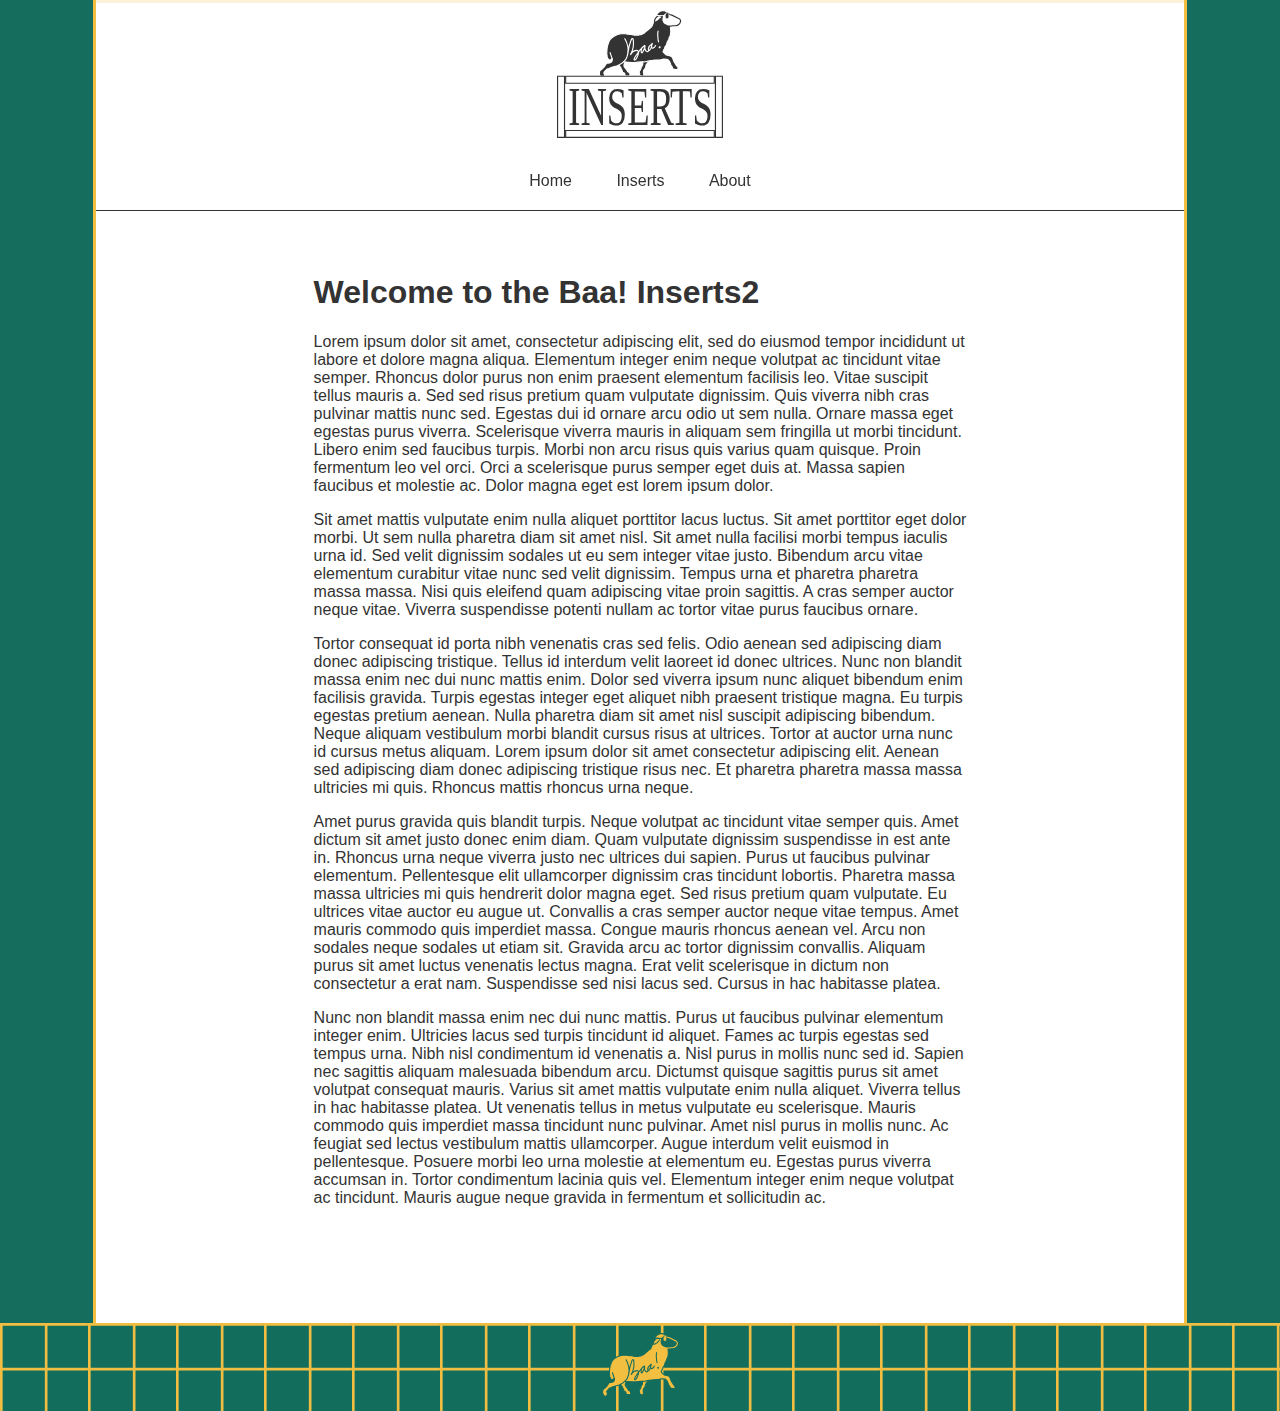
==== index.html @ 0cd96598 "Improved favicon" ====
<!DOCTYPE html>
<html lang="en">
<head>
    <link href="static/css/index.css" rel="stylesheet">

    <meta charset="UTF-8">
    <meta http-equiv="X-UA-Compatible" content="IE=edge">
    <meta name="viewport" content="width=device-width, initial-scale=1.0">

    <link rel="apple-touch-icon" sizes="180x180" href="static/favicon/apple-touch-icon.png">
    <link rel="icon" type="image/png" sizes="32x32" href="static/favicon/favicon-32x32.png">
    <link rel="icon" type="image/png" sizes="16x16" href="static/favicon/favicon-16x16.png">
    <link rel="manifest" href="static/favicon/site.webmanifest">

    <title>Baa! Inserts</title>
</head>
<body>
    <div id="contentWrapper">
        <div id="header">
            <img src="static/images/header_logo.svg" height="128px">
            <div id="navbar">
                <div class="navbar_option">Home</div>
                <div class="navbar_option">Inserts</div>
                <div class="navbar_option">About</div>
            </div>
        </div>

        <div id="pageContent">
            <h1>Welcome to the Baa! Inserts2</h1>

            <p>Lorem ipsum dolor sit amet, consectetur adipiscing elit, sed do eiusmod tempor incididunt ut labore et dolore magna aliqua. Elementum integer enim neque volutpat ac tincidunt vitae semper. Rhoncus dolor purus non enim praesent elementum facilisis leo. Vitae suscipit tellus mauris a. Sed sed risus pretium quam vulputate dignissim. Quis viverra nibh cras pulvinar mattis nunc sed. Egestas dui id ornare arcu odio ut sem nulla. Ornare massa eget egestas purus viverra. Scelerisque viverra mauris in aliquam sem fringilla ut morbi tincidunt. Libero enim sed faucibus turpis. Morbi non arcu risus quis varius quam quisque. Proin fermentum leo vel orci. Orci a scelerisque purus semper eget duis at. Massa sapien faucibus et molestie ac. Dolor magna eget est lorem ipsum dolor.

            </p><p>Sit amet mattis vulputate enim nulla aliquet porttitor lacus luctus. Sit amet porttitor eget dolor morbi. Ut sem nulla pharetra diam sit amet nisl. Sit amet nulla facilisi morbi tempus iaculis urna id. Sed velit dignissim sodales ut eu sem integer vitae justo. Bibendum arcu vitae elementum curabitur vitae nunc sed velit dignissim. Tempus urna et pharetra pharetra massa massa. Nisi quis eleifend quam adipiscing vitae proin sagittis. A cras semper auctor neque vitae. Viverra suspendisse potenti nullam ac tortor vitae purus faucibus ornare.

            </p><p>Tortor consequat id porta nibh venenatis cras sed felis. Odio aenean sed adipiscing diam donec adipiscing tristique. Tellus id interdum velit laoreet id donec ultrices. Nunc non blandit massa enim nec dui nunc mattis enim. Dolor sed viverra ipsum nunc aliquet bibendum enim facilisis gravida. Turpis egestas integer eget aliquet nibh praesent tristique magna. Eu turpis egestas pretium aenean. Nulla pharetra diam sit amet nisl suscipit adipiscing bibendum. Neque aliquam vestibulum morbi blandit cursus risus at ultrices. Tortor at auctor urna nunc id cursus metus aliquam. Lorem ipsum dolor sit amet consectetur adipiscing elit. Aenean sed adipiscing diam donec adipiscing tristique risus nec. Et pharetra pharetra massa massa ultricies mi quis. Rhoncus mattis rhoncus urna neque.

            </p><p>Amet purus gravida quis blandit turpis. Neque volutpat ac tincidunt vitae semper quis. Amet dictum sit amet justo donec enim diam. Quam vulputate dignissim suspendisse in est ante in. Rhoncus urna neque viverra justo nec ultrices dui sapien. Purus ut faucibus pulvinar elementum. Pellentesque elit ullamcorper dignissim cras tincidunt lobortis. Pharetra massa massa ultricies mi quis hendrerit dolor magna eget. Sed risus pretium quam vulputate. Eu ultrices vitae auctor eu augue ut. Convallis a cras semper auctor neque vitae tempus. Amet mauris commodo quis imperdiet massa. Congue mauris rhoncus aenean vel. Arcu non sodales neque sodales ut etiam sit. Gravida arcu ac tortor dignissim convallis. Aliquam purus sit amet luctus venenatis lectus magna. Erat velit scelerisque in dictum non consectetur a erat nam. Suspendisse sed nisi lacus sed. Cursus in hac habitasse platea.

            </p><p>Nunc non blandit massa enim nec dui nunc mattis. Purus ut faucibus pulvinar elementum integer enim. Ultricies lacus sed turpis tincidunt id aliquet. Fames ac turpis egestas sed tempus urna. Nibh nisl condimentum id venenatis a. Nisl purus in mollis nunc sed id. Sapien nec sagittis aliquam malesuada bibendum arcu. Dictumst quisque sagittis purus sit amet volutpat consequat mauris. Varius sit amet mattis vulputate enim nulla aliquet. Viverra tellus in hac habitasse platea. Ut venenatis tellus in metus vulputate eu scelerisque. Mauris commodo quis imperdiet massa tincidunt nunc pulvinar. Amet nisl purus in mollis nunc. Ac feugiat sed lectus vestibulum mattis ullamcorper. Augue interdum velit euismod in pellentesque. Posuere morbi leo urna molestie at elementum eu. Egestas purus viverra accumsan in. Tortor condimentum lacinia quis vel. Elementum integer enim neque volutpat ac tincidunt. Mauris augue neque gravida in fermentum et sollicitudin ac.
            </p>
        </div>
    </div>
    <div id="footer">
        <img src="static/images/footer_logo.svg" height="64px">
    </div>
</body>
</html>
---- static/css/index.css ----
html, body {
    margin:0px;
    padding:0px;
    border-width:0px;
    width:100%;
    height:100%;
}

body {
    /* background-image: url("/static/images/cutboard_texture.jpg");
    background-repeat:repeat; */

    background-color: #156D5D;
    color:#333;
    font-family: Verdana, Geneva, Tahoma, sans-serif;
}

div#contentWrapper {
    background-color: #fff;
    width:85%;
    min-height:100%;
    margin-left:auto;
    margin-right:auto;

    border-left: 3px solid #F3BF42;
    border-top: 3px solid #F3BF42;
    border-right: 3px solid #F3BF42;
}

div#header {
    position: fixed;
    width:85%;
    margin-top:-3px;
    text-align: center;
    padding:10px 0px;
    /* border-style: double; */
    border-bottom: 1px solid #333;
    background-color: rgba(255, 255, 255, 0.8);
}

div#navbar, div#pageContent {
    width:60%;
    margin-left:auto;
    margin-right:auto;
}

div#navbar {
    padding-top:20px;
}

div#pageContent {
    padding-top:250px;
    padding-bottom:100px;
}

div#navbar div.navbar_option {
    
    padding:10px 20px;
    display: inline-block;
}

div#navbar div.navbar_option:hover {
    color:#000;
    background-color: #F3BF42;
    cursor:pointer;
}

div#footer {
    /* background-color: #F3BF42; */
    background-image: url("../images/cutboard_texture.svg");
    background-repeat:repeat; 
    width:100%;
    text-align: center;
    padding:10px 0px;
}
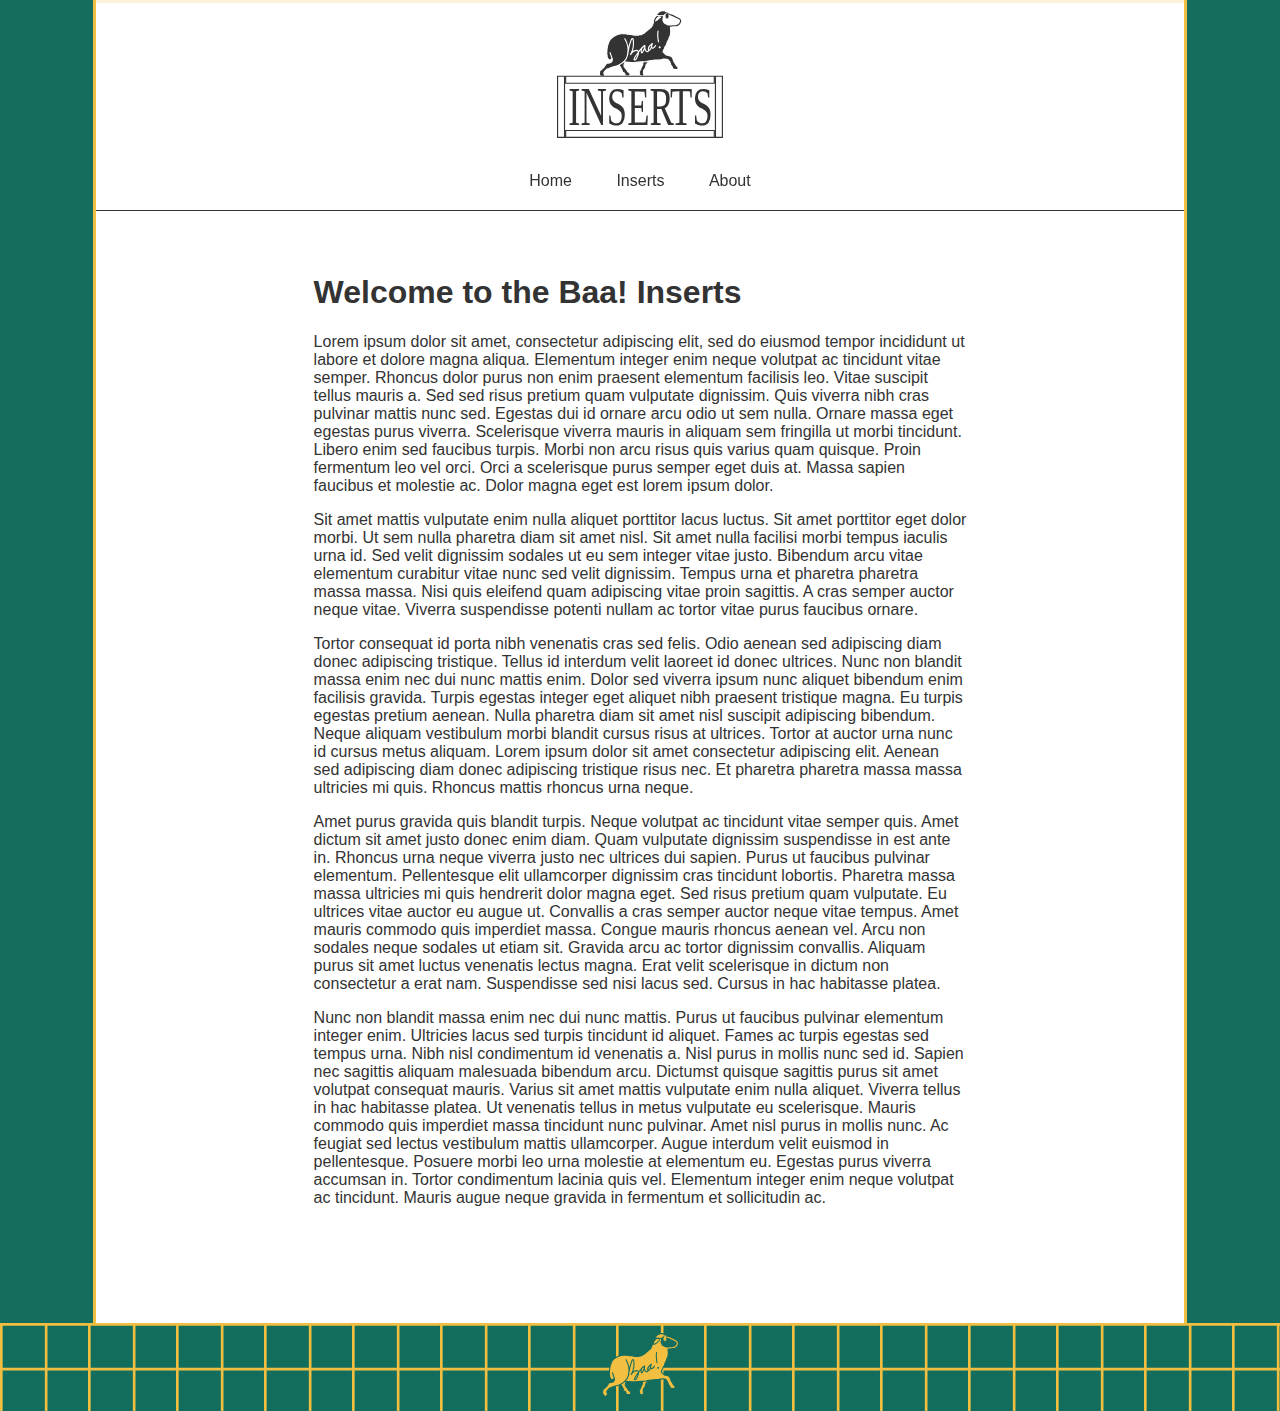
==== commit 27dcf212: "Removed typo in welcome page" ====
--- a/index.html
+++ b/index.html
@@ -26,7 +26,7 @@
         </div>
 
         <div id="pageContent">
-            <h1>Welcome to the Baa! Inserts2</h1>
+            <h1>Welcome to the Baa! Inserts</h1>
 
             <p>Lorem ipsum dolor sit amet, consectetur adipiscing elit, sed do eiusmod tempor incididunt ut labore et dolore magna aliqua. Elementum integer enim neque volutpat ac tincidunt vitae semper. Rhoncus dolor purus non enim praesent elementum facilisis leo. Vitae suscipit tellus mauris a. Sed sed risus pretium quam vulputate dignissim. Quis viverra nibh cras pulvinar mattis nunc sed. Egestas dui id ornare arcu odio ut sem nulla. Ornare massa eget egestas purus viverra. Scelerisque viverra mauris in aliquam sem fringilla ut morbi tincidunt. Libero enim sed faucibus turpis. Morbi non arcu risus quis varius quam quisque. Proin fermentum leo vel orci. Orci a scelerisque purus semper eget duis at. Massa sapien faucibus et molestie ac. Dolor magna eget est lorem ipsum dolor.
 
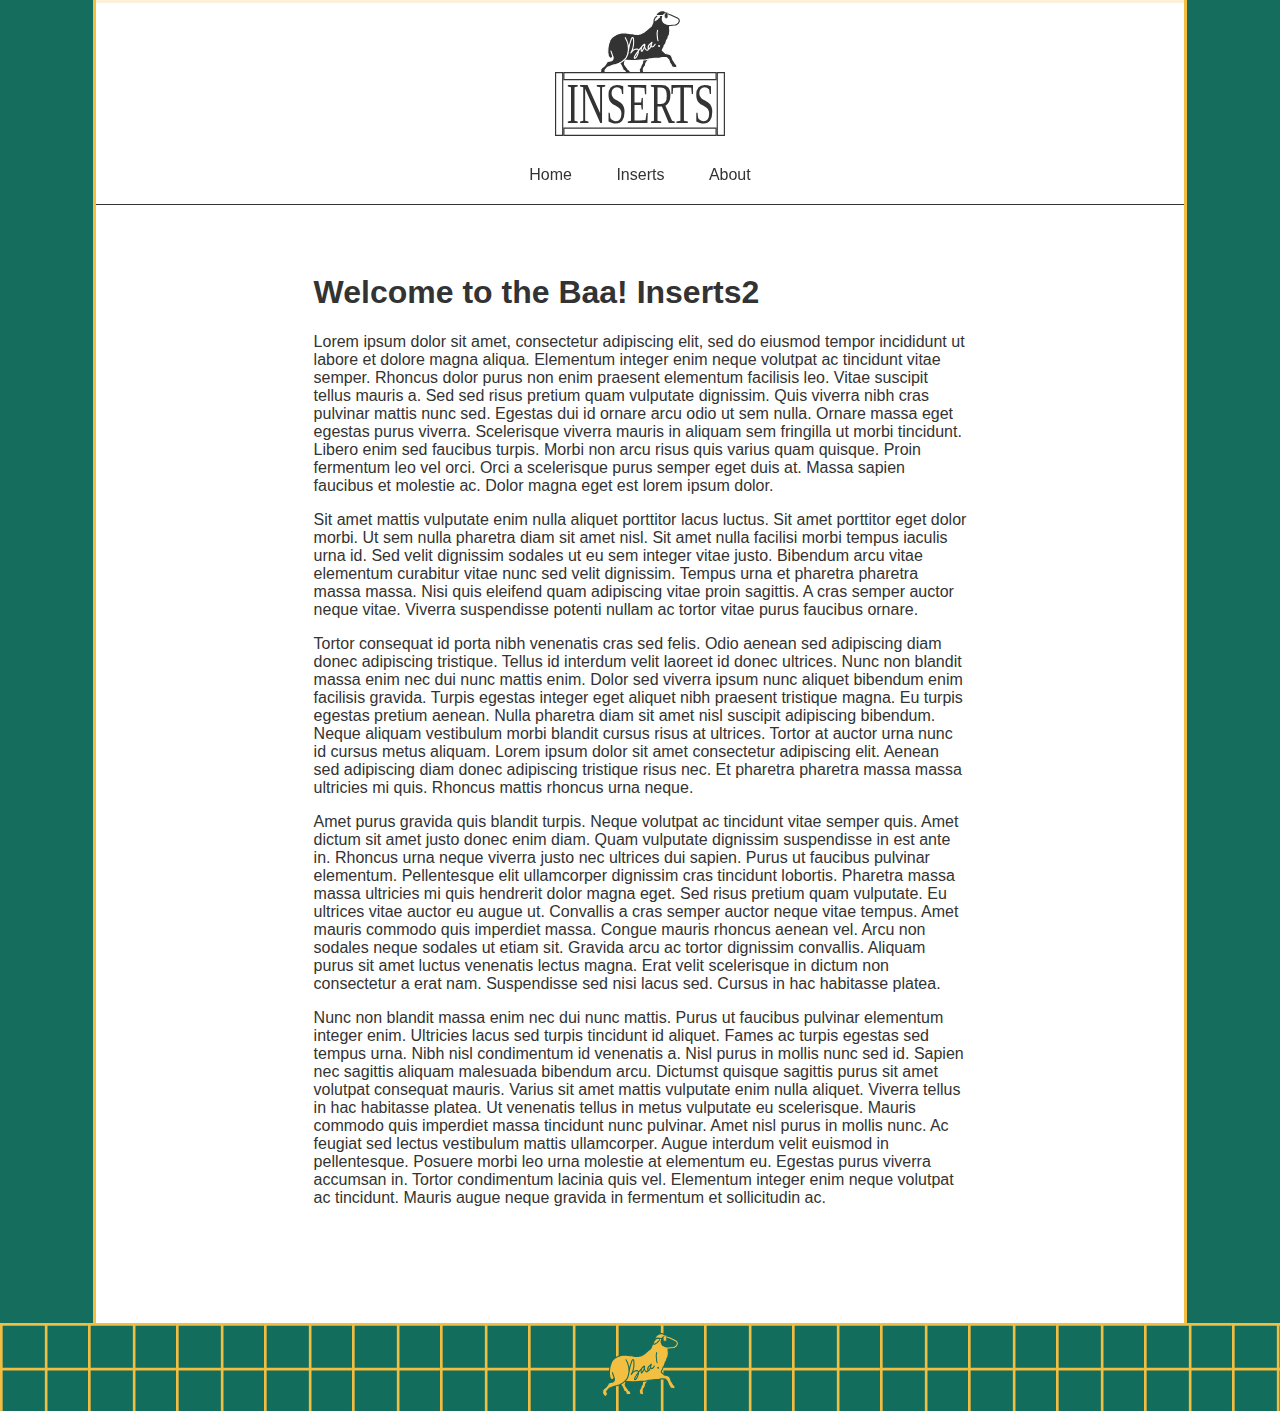
==== commit 05ac4217: "Added jq and js for index; added scroll responsive behavior to header" ====
--- a/index.html
+++ b/index.html
@@ -17,7 +17,10 @@
 <body>
     <div id="contentWrapper">
         <div id="header">
-            <img src="static/images/header_logo.svg" height="128px">
+            <div id="image_container">
+                <img id="logoSheep" src="static/images/header_logo_sheep.svg" height="64px"><br>
+                <img id="logoText" src="static/images/header_logo_text.svg" height="64px">
+            </div>
             <div id="navbar">
                 <div class="navbar_option">Home</div>
                 <div class="navbar_option">Inserts</div>
@@ -26,7 +29,7 @@
         </div>
 
         <div id="pageContent">
-            <h1>Welcome to the Baa! Inserts</h1>
+            <h1>Welcome to the Baa! Inserts2</h1>
 
             <p>Lorem ipsum dolor sit amet, consectetur adipiscing elit, sed do eiusmod tempor incididunt ut labore et dolore magna aliqua. Elementum integer enim neque volutpat ac tincidunt vitae semper. Rhoncus dolor purus non enim praesent elementum facilisis leo. Vitae suscipit tellus mauris a. Sed sed risus pretium quam vulputate dignissim. Quis viverra nibh cras pulvinar mattis nunc sed. Egestas dui id ornare arcu odio ut sem nulla. Ornare massa eget egestas purus viverra. Scelerisque viverra mauris in aliquam sem fringilla ut morbi tincidunt. Libero enim sed faucibus turpis. Morbi non arcu risus quis varius quam quisque. Proin fermentum leo vel orci. Orci a scelerisque purus semper eget duis at. Massa sapien faucibus et molestie ac. Dolor magna eget est lorem ipsum dolor.
 
@@ -43,5 +46,8 @@
     <div id="footer">
         <img src="static/images/footer_logo.svg" height="64px">
     </div>
+
+    <script src="static/js/external/jquery-3.6.0.min.js"></script>
+    <script src="static/js/index.js"></script>
 </body>
 </html>--- a/static/css/index.css
+++ b/static/css/index.css
@@ -38,6 +38,29 @@
     background-color: rgba(255, 255, 255, 0.8);
 }
 
+div#image_container {
+    font-size: 0;
+}
+
+img#logoSheep{
+    margin-left:auto;
+    margin-right:auto;
+    display:block;
+}
+
+img#logoSheep.collapsed {
+    margin-left:10px;
+    height: 40px;
+}
+
+img#logoText{
+    margin-top:-2px;
+}
+
+img#logoText.collapsed {
+    height: 0px;
+}
+
 div#navbar, div#pageContent {
     width:60%;
     margin-left:auto;
@@ -47,6 +70,12 @@
 div#navbar {
     padding-top:20px;
 }
+
+div#navbar.collapsed {
+    padding-top:0px;
+    margin-top:-40px
+}
+
 
 div#pageContent {
     padding-top:250px;
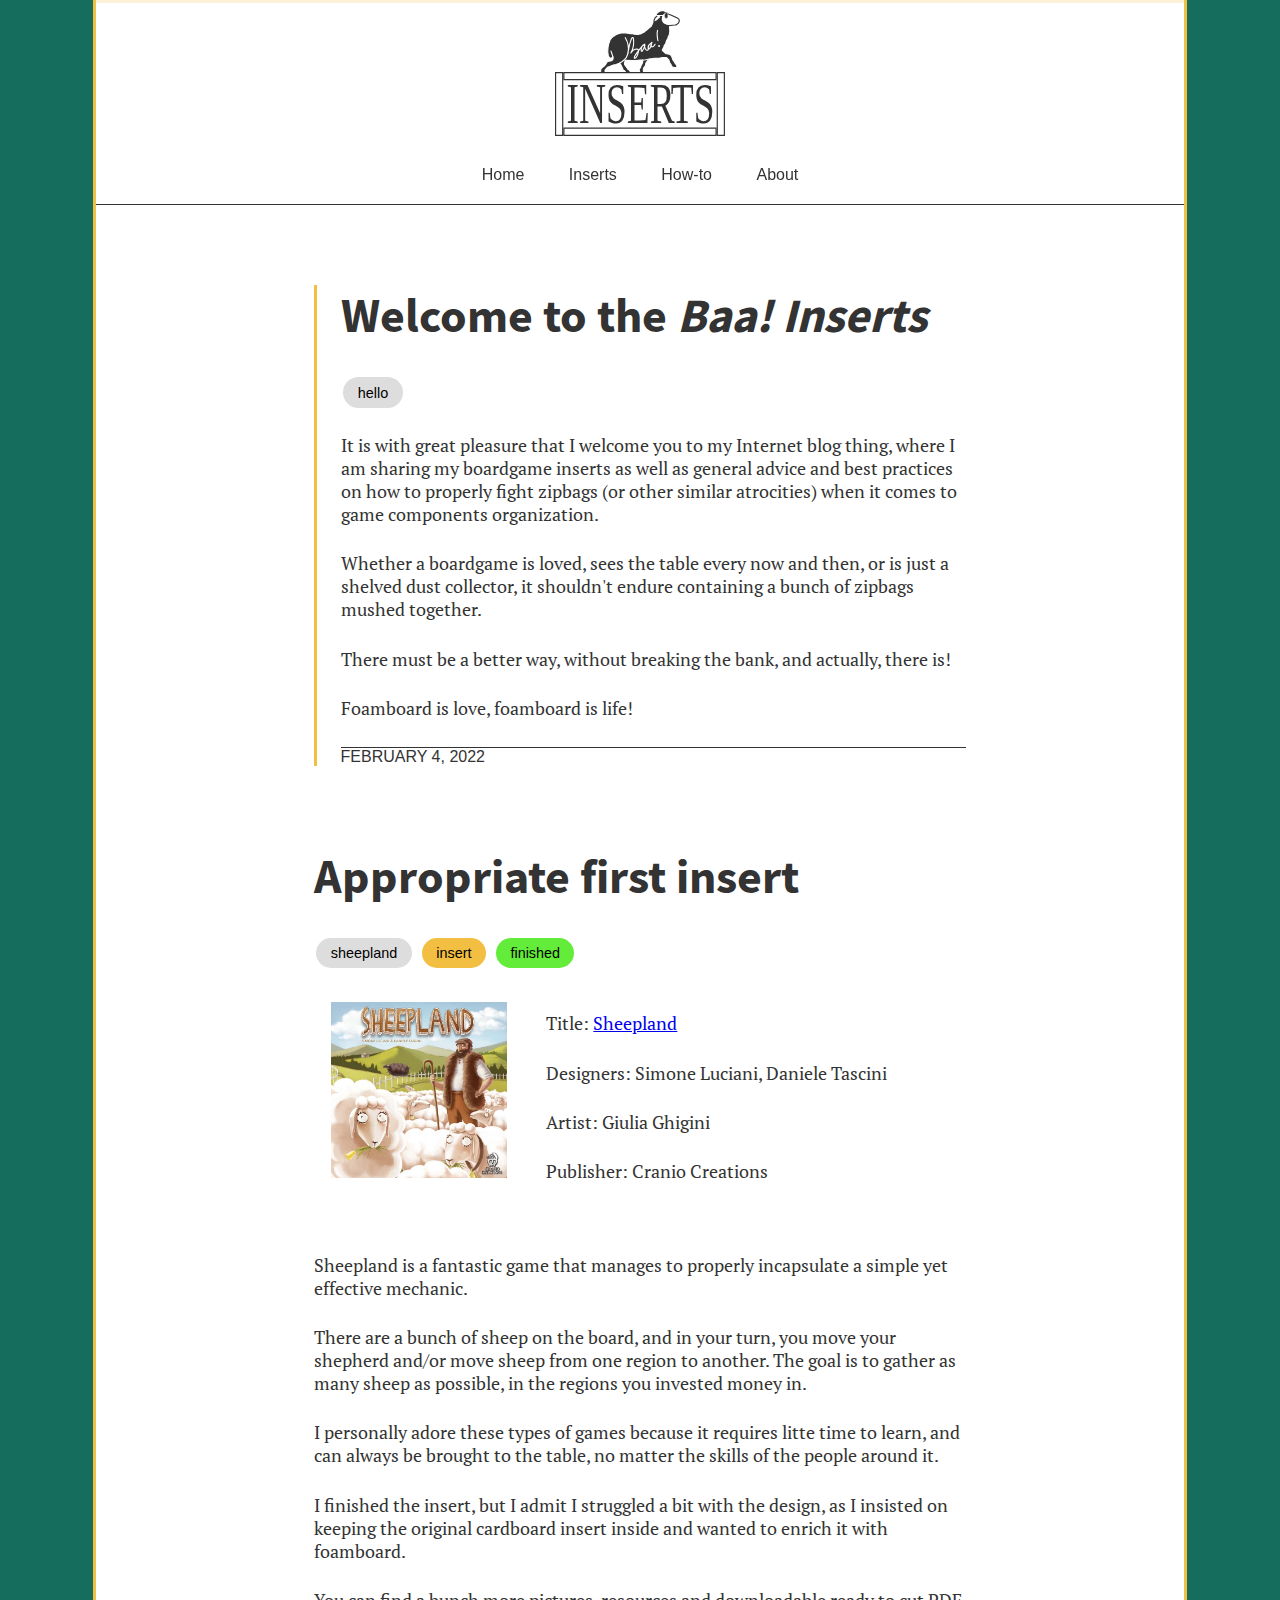
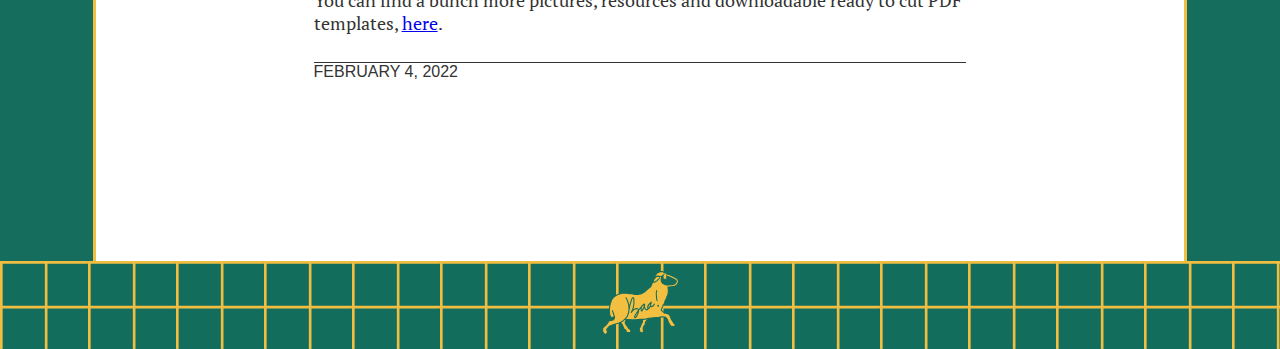
==== commit 5e00b5a0: "Created CSS rules for blog posts; added welcome and sheepland posts;" ====
--- a/index.html
+++ b/index.html
@@ -1,8 +1,6 @@
 <!DOCTYPE html>
 <html lang="en">
 <head>
-    <link href="static/css/index.css" rel="stylesheet">
-
     <meta charset="UTF-8">
     <meta http-equiv="X-UA-Compatible" content="IE=edge">
     <meta name="viewport" content="width=device-width, initial-scale=1.0">
@@ -11,6 +9,9 @@
     <link rel="icon" type="image/png" sizes="32x32" href="static/favicon/favicon-32x32.png">
     <link rel="icon" type="image/png" sizes="16x16" href="static/favicon/favicon-16x16.png">
     <link rel="manifest" href="static/favicon/site.webmanifest">
+
+    <link href="static/css/general.css" rel="stylesheet">
+    <link href="static/css/index.css" rel="stylesheet">
 
     <title>Baa! Inserts</title>
 </head>
@@ -24,23 +25,58 @@
             <div id="navbar">
                 <div class="navbar_option">Home</div>
                 <div class="navbar_option">Inserts</div>
+                <div class="navbar_option">How-to</div>
                 <div class="navbar_option">About</div>
             </div>
         </div>
 
         <div id="pageContent">
-            <h1>Welcome to the Baa! Inserts2</h1>
 
-            <p>Lorem ipsum dolor sit amet, consectetur adipiscing elit, sed do eiusmod tempor incididunt ut labore et dolore magna aliqua. Elementum integer enim neque volutpat ac tincidunt vitae semper. Rhoncus dolor purus non enim praesent elementum facilisis leo. Vitae suscipit tellus mauris a. Sed sed risus pretium quam vulputate dignissim. Quis viverra nibh cras pulvinar mattis nunc sed. Egestas dui id ornare arcu odio ut sem nulla. Ornare massa eget egestas purus viverra. Scelerisque viverra mauris in aliquam sem fringilla ut morbi tincidunt. Libero enim sed faucibus turpis. Morbi non arcu risus quis varius quam quisque. Proin fermentum leo vel orci. Orci a scelerisque purus semper eget duis at. Massa sapien faucibus et molestie ac. Dolor magna eget est lorem ipsum dolor.
+            <div class="blogPost pinned">
+                <div class="header"><h1>Welcome to the <i>Baa! Inserts</i></h1></div>
+                <div class="tags">
+                    <div class="tag">hello</div>
+                </div>
+                <div class="content">
+                    <p>It is with great pleasure that I welcome you to my Internet blog thing, where I am sharing my boardgame inserts as well as general advice and best practices on how to properly fight zipbags (or other similar atrocities) when it comes to game components organization.
+                    </p><p>Whether a boardgame is loved, sees the table every now and then, or is just a shelved dust collector, it shouldn't endure containing a bunch of zipbags mushed together.
+                    </p><p>There must be a better way, without breaking the bank, and actually, there is!
+                    </p><p>Foamboard is love, foamboard is life! 
+                    </p>
+                </div>
+                <div class="footer">FEBRUARY 4, 2022</h1></div>
+            </div>
 
-            </p><p>Sit amet mattis vulputate enim nulla aliquet porttitor lacus luctus. Sit amet porttitor eget dolor morbi. Ut sem nulla pharetra diam sit amet nisl. Sit amet nulla facilisi morbi tempus iaculis urna id. Sed velit dignissim sodales ut eu sem integer vitae justo. Bibendum arcu vitae elementum curabitur vitae nunc sed velit dignissim. Tempus urna et pharetra pharetra massa massa. Nisi quis eleifend quam adipiscing vitae proin sagittis. A cras semper auctor neque vitae. Viverra suspendisse potenti nullam ac tortor vitae purus faucibus ornare.
+            <div class="blogPost">
+                <div class="header"><h1>Appropriate first insert</h1></div>
+                <div class="tags">
+                    <div class="tag">sheepland</div>
+                    <div class="tag insert">insert</div>
+                    <div class="tag insert finished">finished</div>
+                </div>
+                <div class="content">
+                    <div class="imgContainerHalf">
+                        <img src="static/images/game_covers/sheepland.jpg">
+                    </div>
+                    <div class="textContainerHalf">
+                        <p>Title: <a href="https://boardgamegeek.com/boardgame/123576/sheepland" target="_blank">Sheepland</a>
+                        </p><p>Designers: Simone Luciani, Daniele Tascini
+                        </p><p>Artist: Giulia Ghigini
+                        </p><p>Publisher: Cranio Creations
+                        </p>
+                    </div>
+                 <p>Sheepland is a fantastic game that manages to properly incapsulate a simple yet effective mechanic.</p>
+                    <p>There are a bunch of sheep on the board, and in your turn, you move your shepherd and/or move sheep from one region to another. The goal is to gather as many sheep as possible, in the regions you invested money in.</p>
+                    <p>I personally adore these types of games because it requires litte time to learn, and can always be brought to the table, no matter the skills of the people around it.
+                </p><p>I finished the insert, but I admit I struggled a bit with the design, as I insisted on keeping the original cardboard insert inside and wanted to enrich it with foamboard.
+                </p><p>You can find a bunch more pictures, resources and downloadable ready to cut PDF templates, <a href="#">here</a>.
+                    </p>
+                </div>
+                <div class="footer">FEBRUARY 4, 2022</h1></div>
+            </div>
 
-            </p><p>Tortor consequat id porta nibh venenatis cras sed felis. Odio aenean sed adipiscing diam donec adipiscing tristique. Tellus id interdum velit laoreet id donec ultrices. Nunc non blandit massa enim nec dui nunc mattis enim. Dolor sed viverra ipsum nunc aliquet bibendum enim facilisis gravida. Turpis egestas integer eget aliquet nibh praesent tristique magna. Eu turpis egestas pretium aenean. Nulla pharetra diam sit amet nisl suscipit adipiscing bibendum. Neque aliquam vestibulum morbi blandit cursus risus at ultrices. Tortor at auctor urna nunc id cursus metus aliquam. Lorem ipsum dolor sit amet consectetur adipiscing elit. Aenean sed adipiscing diam donec adipiscing tristique risus nec. Et pharetra pharetra massa massa ultricies mi quis. Rhoncus mattis rhoncus urna neque.
 
-            </p><p>Amet purus gravida quis blandit turpis. Neque volutpat ac tincidunt vitae semper quis. Amet dictum sit amet justo donec enim diam. Quam vulputate dignissim suspendisse in est ante in. Rhoncus urna neque viverra justo nec ultrices dui sapien. Purus ut faucibus pulvinar elementum. Pellentesque elit ullamcorper dignissim cras tincidunt lobortis. Pharetra massa massa ultricies mi quis hendrerit dolor magna eget. Sed risus pretium quam vulputate. Eu ultrices vitae auctor eu augue ut. Convallis a cras semper auctor neque vitae tempus. Amet mauris commodo quis imperdiet massa. Congue mauris rhoncus aenean vel. Arcu non sodales neque sodales ut etiam sit. Gravida arcu ac tortor dignissim convallis. Aliquam purus sit amet luctus venenatis lectus magna. Erat velit scelerisque in dictum non consectetur a erat nam. Suspendisse sed nisi lacus sed. Cursus in hac habitasse platea.
-
-            </p><p>Nunc non blandit massa enim nec dui nunc mattis. Purus ut faucibus pulvinar elementum integer enim. Ultricies lacus sed turpis tincidunt id aliquet. Fames ac turpis egestas sed tempus urna. Nibh nisl condimentum id venenatis a. Nisl purus in mollis nunc sed id. Sapien nec sagittis aliquam malesuada bibendum arcu. Dictumst quisque sagittis purus sit amet volutpat consequat mauris. Varius sit amet mattis vulputate enim nulla aliquet. Viverra tellus in hac habitasse platea. Ut venenatis tellus in metus vulputate eu scelerisque. Mauris commodo quis imperdiet massa tincidunt nunc pulvinar. Amet nisl purus in mollis nunc. Ac feugiat sed lectus vestibulum mattis ullamcorper. Augue interdum velit euismod in pellentesque. Posuere morbi leo urna molestie at elementum eu. Egestas purus viverra accumsan in. Tortor condimentum lacinia quis vel. Elementum integer enim neque volutpat ac tincidunt. Mauris augue neque gravida in fermentum et sollicitudin ac.
-            </p>
+            
         </div>
     </div>
     <div id="footer">
--- a/static/css/general.css
+++ b/static/css/general.css
@@ -0,0 +1,2 @@
+@font-face { font-family: pt; src: url('../fonts/PTF55F.ttf'); } 
+@font-face { font-family: ssp; src: url('../fonts/SourceSansPro-Bold.otf'); } --- a/static/css/index.css
+++ b/static/css/index.css
@@ -103,3 +103,59 @@
     padding:10px 0px;
 }
 
+div.blogPost {
+    margin-bottom:5em;
+}
+
+div.blogPost.pinned {
+    border-left:3px solid #F3BF42;
+    padding-left:1.5em;
+}
+
+div.blogPost div.header {
+    font-family: 'ssp';
+    font-size: 1.5em;
+}
+
+div.blogPost div.tags div.tag {
+    display:inline-block;
+    background: #DDD;
+    color:#000;
+    border-radius: 4em;
+    padding:0.5em 1em;
+    margin:0 0.2em;
+    font-size: 0.9em;
+}
+
+div.blogPost div.tags div.tag.insert {
+    background: #F3BF42;
+}
+
+div.blogPost div.tags div.tag.insert.finished {
+    background: #63ec39;
+}
+
+div.blogPost div.content {
+    width: 100%;
+    font-family: 'pt';
+    font-size: 1.1em;
+}
+
+div.blogPost div.content div.imgContainerHalf, 
+div.blogPost div.content div.textContainerHalf {
+    display: inline-block;
+    padding:1em;
+
+}
+div.blogPost div.content div.imgContainerHalf img {
+    width:10em;
+}
+
+div.blogPost div.content p {
+    margin: 1.5em 0;
+}
+
+div.blogPost div.footer {
+    border-top: 1px solid #333;
+}
+
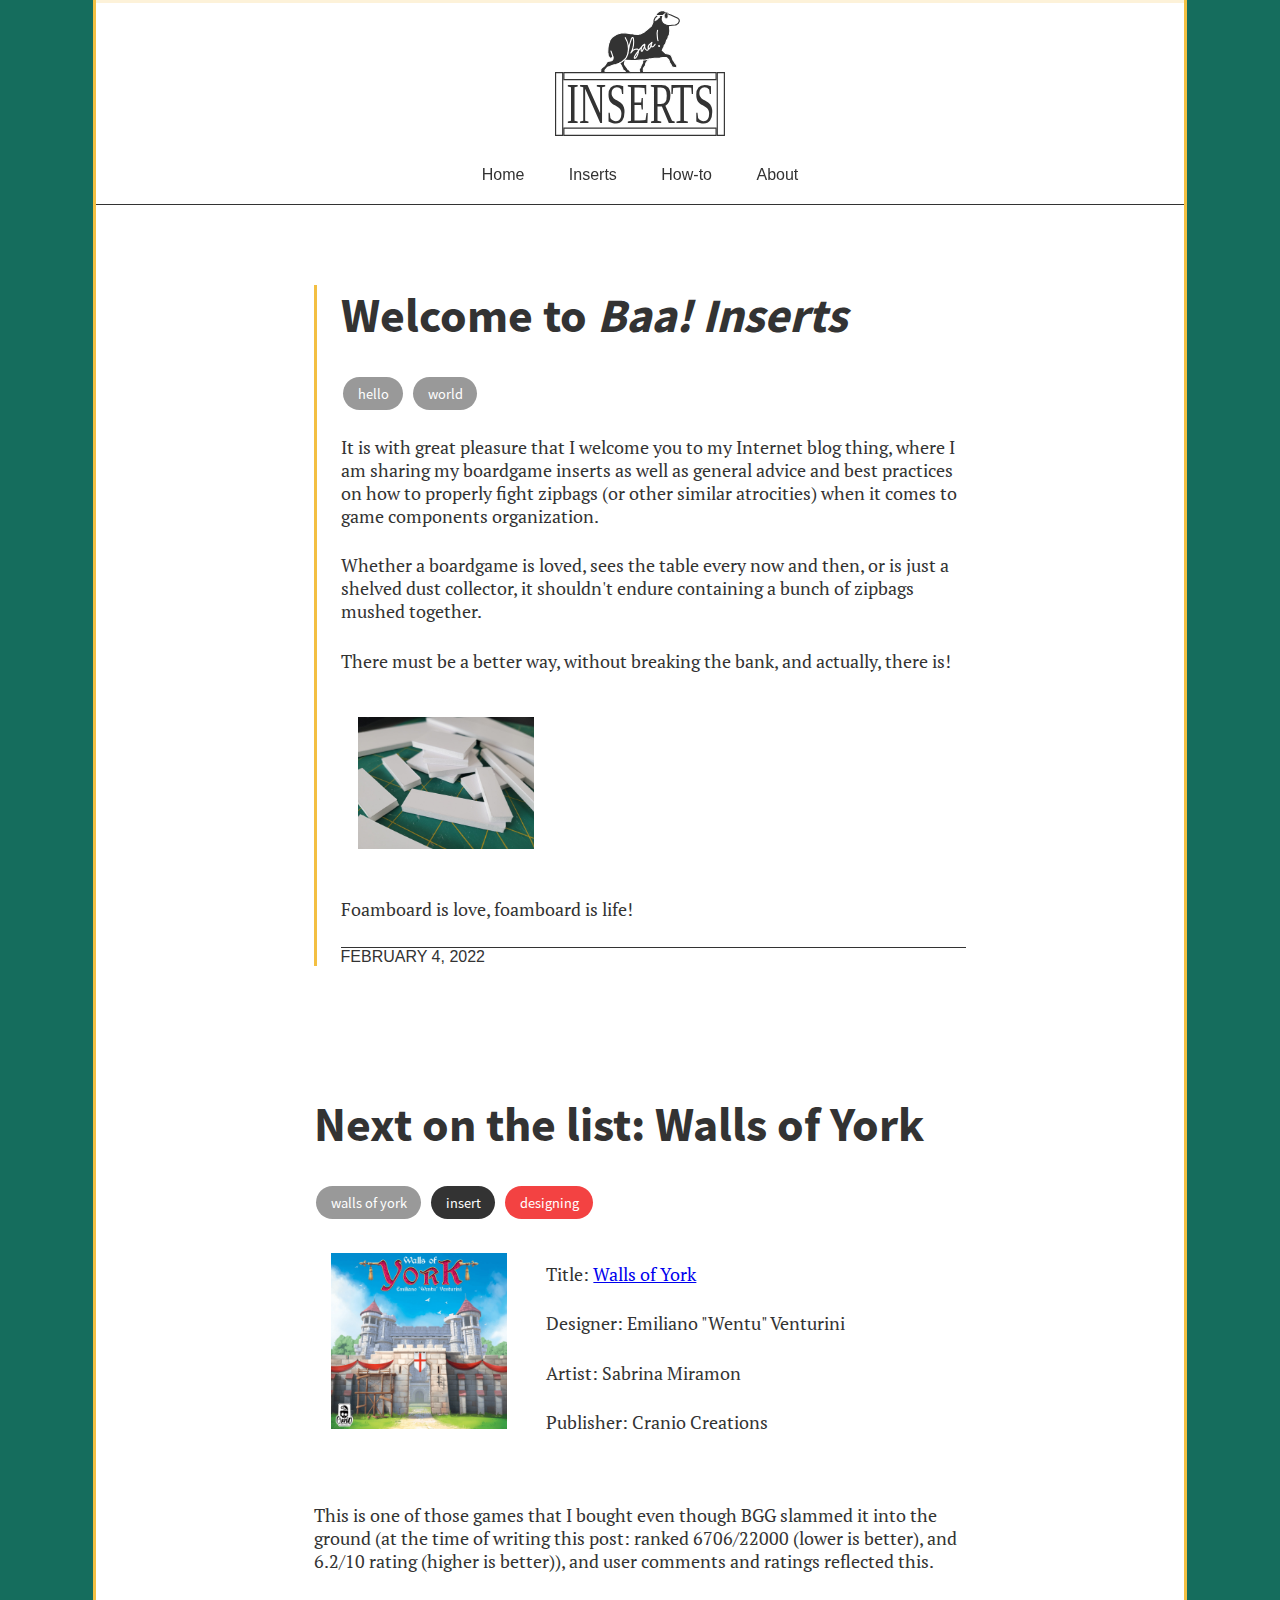
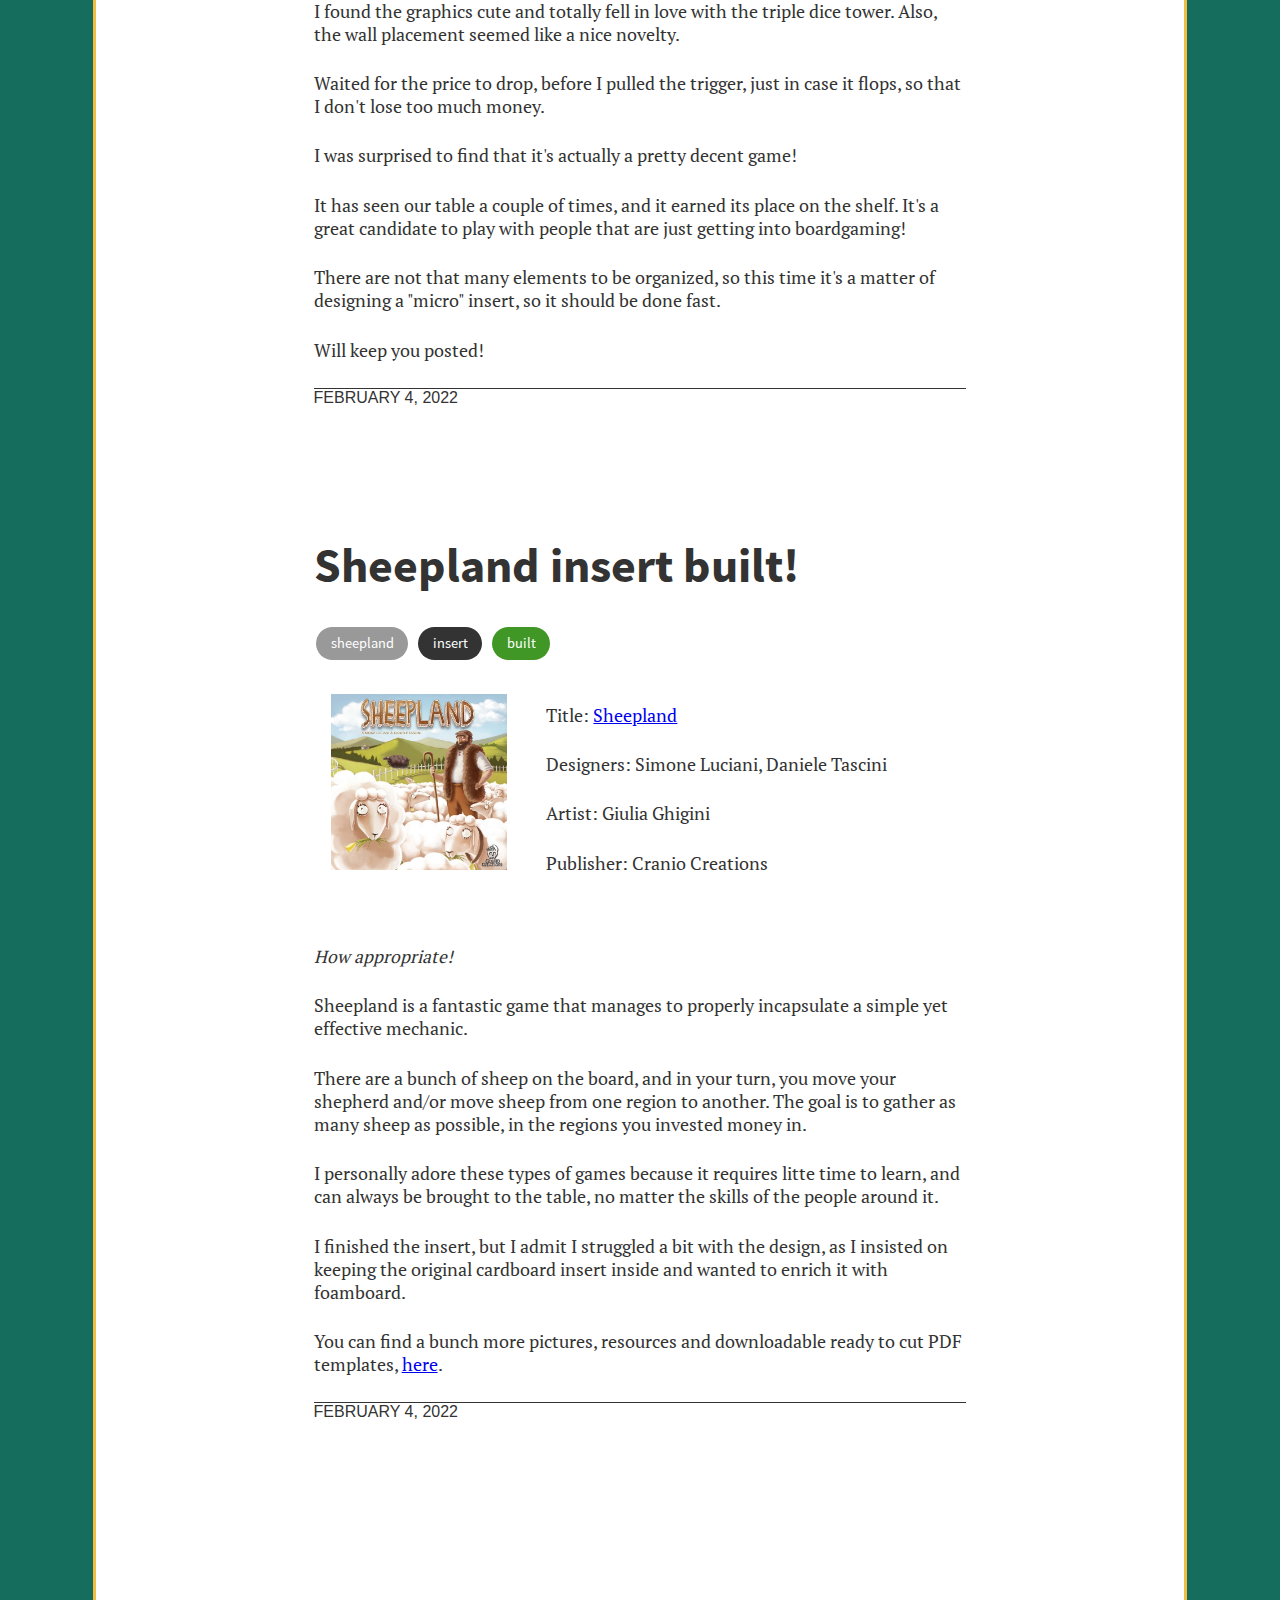
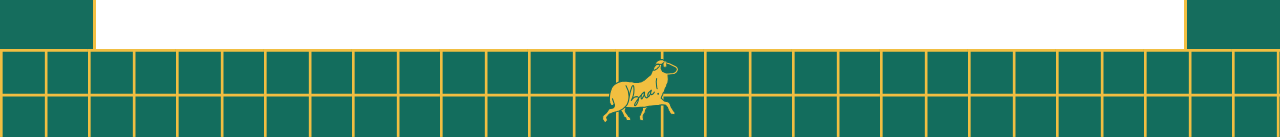
==== commit f7aa252d: "Added image zoom functionality; added post for walls of york" ====
--- a/index.html
+++ b/index.html
@@ -33,38 +33,72 @@
         <div id="pageContent">
 
             <div class="blogPost pinned">
-                <div class="header"><h1>Welcome to the <i>Baa! Inserts</i></h1></div>
+                <div class="header"><h1>Welcome to <i>Baa! Inserts</i></h1></div>
                 <div class="tags">
                     <div class="tag">hello</div>
+                    <div class="tag">world</div>
                 </div>
                 <div class="content">
-                    <p>It is with great pleasure that I welcome you to my Internet blog thing, where I am sharing my boardgame inserts as well as general advice and best practices on how to properly fight zipbags (or other similar atrocities) when it comes to game components organization.
-                    </p><p>Whether a boardgame is loved, sees the table every now and then, or is just a shelved dust collector, it shouldn't endure containing a bunch of zipbags mushed together.
-                    </p><p>There must be a better way, without breaking the bank, and actually, there is!
-                    </p><p>Foamboard is love, foamboard is life! 
-                    </p>
+                    <p>It is with great pleasure that I welcome you to my Internet blog thing, where I am sharing my boardgame inserts as well as general advice and best practices on how to properly fight zipbags (or other similar atrocities) when it comes to game components organization.</p>
+                    <p>Whether a boardgame is loved, sees the table every now and then, or is just a shelved dust collector, it shouldn't endure containing a bunch of zipbags mushed together.</p>
+                    <p>There must be a better way, without breaking the bank, and actually, there is!</p>
+                    <div class="imgContainer centered">
+                        <img class="zoomable" src="static/images/photographs/foamboard_on_cutboard.jpeg">
+                    </div>
+                    <p>Foamboard is love, foamboard is life!</p>
+                    
                 </div>
                 <div class="footer">FEBRUARY 4, 2022</h1></div>
             </div>
 
             <div class="blogPost">
-                <div class="header"><h1>Appropriate first insert</h1></div>
+                <div class="header"><h1>Next on the list: Walls of York</h1></div>
+                <div class="tags">
+                    <div class="tag">walls of york</div>
+                    <div class="tag insert">insert</div>
+                    <div class="tag insert_designing">designing</div>
+                </div>
+                <div class="content">
+                    <div class="imgContainer">
+                        <img class="zoomable" src="static/images/game_covers/walls_of_york.jpg">
+                    </div>
+                    <div class="textContainer">
+                        <p>Title: <a href="https://boardgamegeek.com/boardgame/247980/walls-york" target="_blank">Walls of York</a>
+                        </p><p>Designer: Emiliano "Wentu" Venturini
+                        </p><p>Artist: Sabrina Miramon
+                        </p><p>Publisher: Cranio Creations
+                        </p>
+                    </div>
+                    <p>This is one of those games that I bought even though BGG slammed it into the ground (at the time of writing this post: ranked 6706/22000 (lower is better), and 6.2/10 rating (higher is better)), and user comments and ratings reflected this.</p>
+                    <p>I found the graphics cute and totally fell in love with the triple dice tower. Also, the wall placement seemed like a nice novelty.</p>
+                    <p>Waited for the price to drop, before I pulled the trigger, just in case it flops, so that I don't lose too much money.</p>
+                    <p>I was surprised to find that it's actually a pretty decent game!</p>
+                    <p>It has seen our table a couple of times, and it earned its place on the shelf. It's a great candidate to play with people that are just getting into boardgaming!</p>
+                    <p>There are not that many elements to be organized, so this time it's a matter of designing a "micro" insert, so it should be done fast.</p>
+                    <p>Will keep you posted!</p>
+                </div>
+                <div class="footer">FEBRUARY 4, 2022</h1></div>
+            </div>
+
+            <div class="blogPost">
+                <div class="header"><h1>Sheepland insert built!</h1></div>
                 <div class="tags">
                     <div class="tag">sheepland</div>
                     <div class="tag insert">insert</div>
-                    <div class="tag insert finished">finished</div>
+                    <div class="tag insert_built">built</div>
                 </div>
                 <div class="content">
-                    <div class="imgContainerHalf">
-                        <img src="static/images/game_covers/sheepland.jpg">
+                    <div class="imgContainer">
+                        <img class="zoomable" src="static/images/game_covers/sheepland.jpg">
                     </div>
-                    <div class="textContainerHalf">
+                    <div class="textContainer">
                         <p>Title: <a href="https://boardgamegeek.com/boardgame/123576/sheepland" target="_blank">Sheepland</a>
                         </p><p>Designers: Simone Luciani, Daniele Tascini
                         </p><p>Artist: Giulia Ghigini
                         </p><p>Publisher: Cranio Creations
                         </p>
                     </div>
+                 <p><i>How appropriate!</i></p>
                  <p>Sheepland is a fantastic game that manages to properly incapsulate a simple yet effective mechanic.</p>
                     <p>There are a bunch of sheep on the board, and in your turn, you move your shepherd and/or move sheep from one region to another. The goal is to gather as many sheep as possible, in the regions you invested money in.</p>
                     <p>I personally adore these types of games because it requires litte time to learn, and can always be brought to the table, no matter the skills of the people around it.
@@ -83,7 +117,12 @@
         <img src="static/images/footer_logo.svg" height="64px">
     </div>
 
+    <div id="zoomedImgContainer">
+        <img id="zoomedImg">
+    </div>
+
     <script src="static/js/external/jquery-3.6.0.min.js"></script>
+    <script src="static/js/general.js"></script>
     <script src="static/js/index.js"></script>
 </body>
 </html>--- a/static/css/general.css
+++ b/static/css/general.css
@@ -1,2 +1,25 @@
 @font-face { font-family: pt; src: url('../fonts/PTF55F.ttf'); } 
-@font-face { font-family: ssp; src: url('../fonts/SourceSansPro-Bold.otf'); } +@font-face { font-family: ssp_bold; src: url('../fonts/SourceSansPro-Bold.otf'); } 
+@font-face { font-family: ssp_regular; src: url('../fonts/SourceSansPro-Regular.otf'); } 
+
+img.zoomable {
+    cursor:zoom-in;
+}
+
+#zoomedImgContainer {
+    position:fixed;
+    width: 100%;
+    height: 100%;
+    background: #156D5D;
+    top:0;
+    left:0;
+    display: none;
+    text-align: center;
+}
+
+#zoomedImg {
+    max-width: 100%;
+    max-height: 100%;
+    cursor:zoom-out;
+    border: 3px solid #F3BF42;
+}--- a/static/css/index.css
+++ b/static/css/index.css
@@ -104,7 +104,7 @@
 }
 
 div.blogPost {
-    margin-bottom:5em;
+    margin-bottom:8em;
 }
 
 div.blogPost.pinned {
@@ -113,14 +113,16 @@
 }
 
 div.blogPost div.header {
-    font-family: 'ssp';
+    font-family: 'ssp_bold';
     font-size: 1.5em;
 }
 
 div.blogPost div.tags div.tag {
     display:inline-block;
-    background: #DDD;
-    color:#000;
+    background: #999;
+    font-family: 'ssp_regular';
+    /* font-weight: bold; */
+    color:#FFF;
     border-radius: 4em;
     padding:0.5em 1em;
     margin:0 0.2em;
@@ -128,11 +130,27 @@
 }
 
 div.blogPost div.tags div.tag.insert {
-    background: #F3BF42;
+    background: #333;
 }
 
-div.blogPost div.tags div.tag.insert.finished {
-    background: #63ec39;
+div.blogPost div.tags div.tag.insert_designing {
+    background: #f34242;
+}
+
+div.blogPost div.tags div.tag.insert_designed {
+    background: #cea138;
+}
+
+div.blogPost div.tags div.tag.insert_built {
+    background: #409725;
+}
+
+div.blogPost div.tags div.tag.insert_complete {
+    background: #a439ec;
+    text-shadow:
+        0 0 7px #F3BF42,
+        0 0 10px #F3BF42,
+        0 0 21px #F3BF42;
 }
 
 div.blogPost div.content {
@@ -141,13 +159,13 @@
     font-size: 1.1em;
 }
 
-div.blogPost div.content div.imgContainerHalf, 
-div.blogPost div.content div.textContainerHalf {
+div.blogPost div.content div.imgContainer, 
+div.blogPost div.content div.textContainer {
     display: inline-block;
     padding:1em;
+}
 
-}
-div.blogPost div.content div.imgContainerHalf img {
+div.blogPost div.content div.imgContainer img {
     width:10em;
 }
 
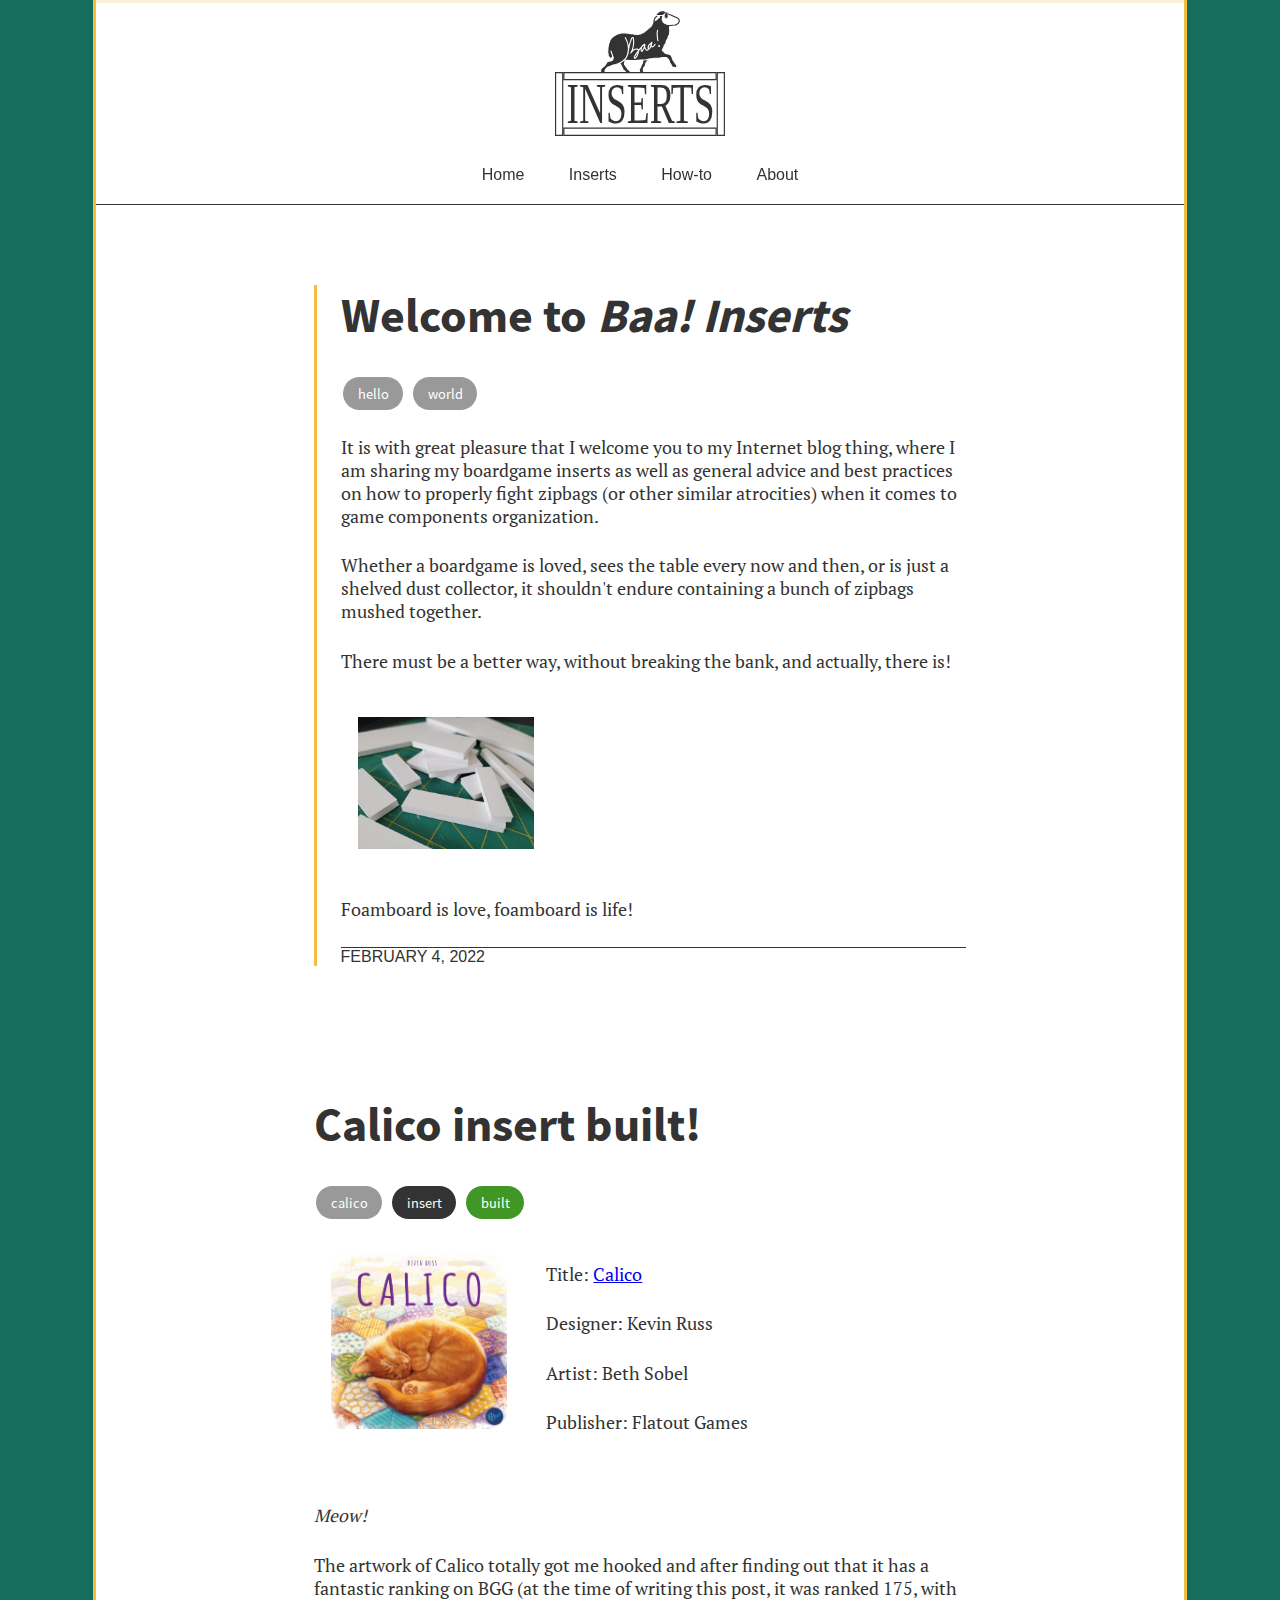
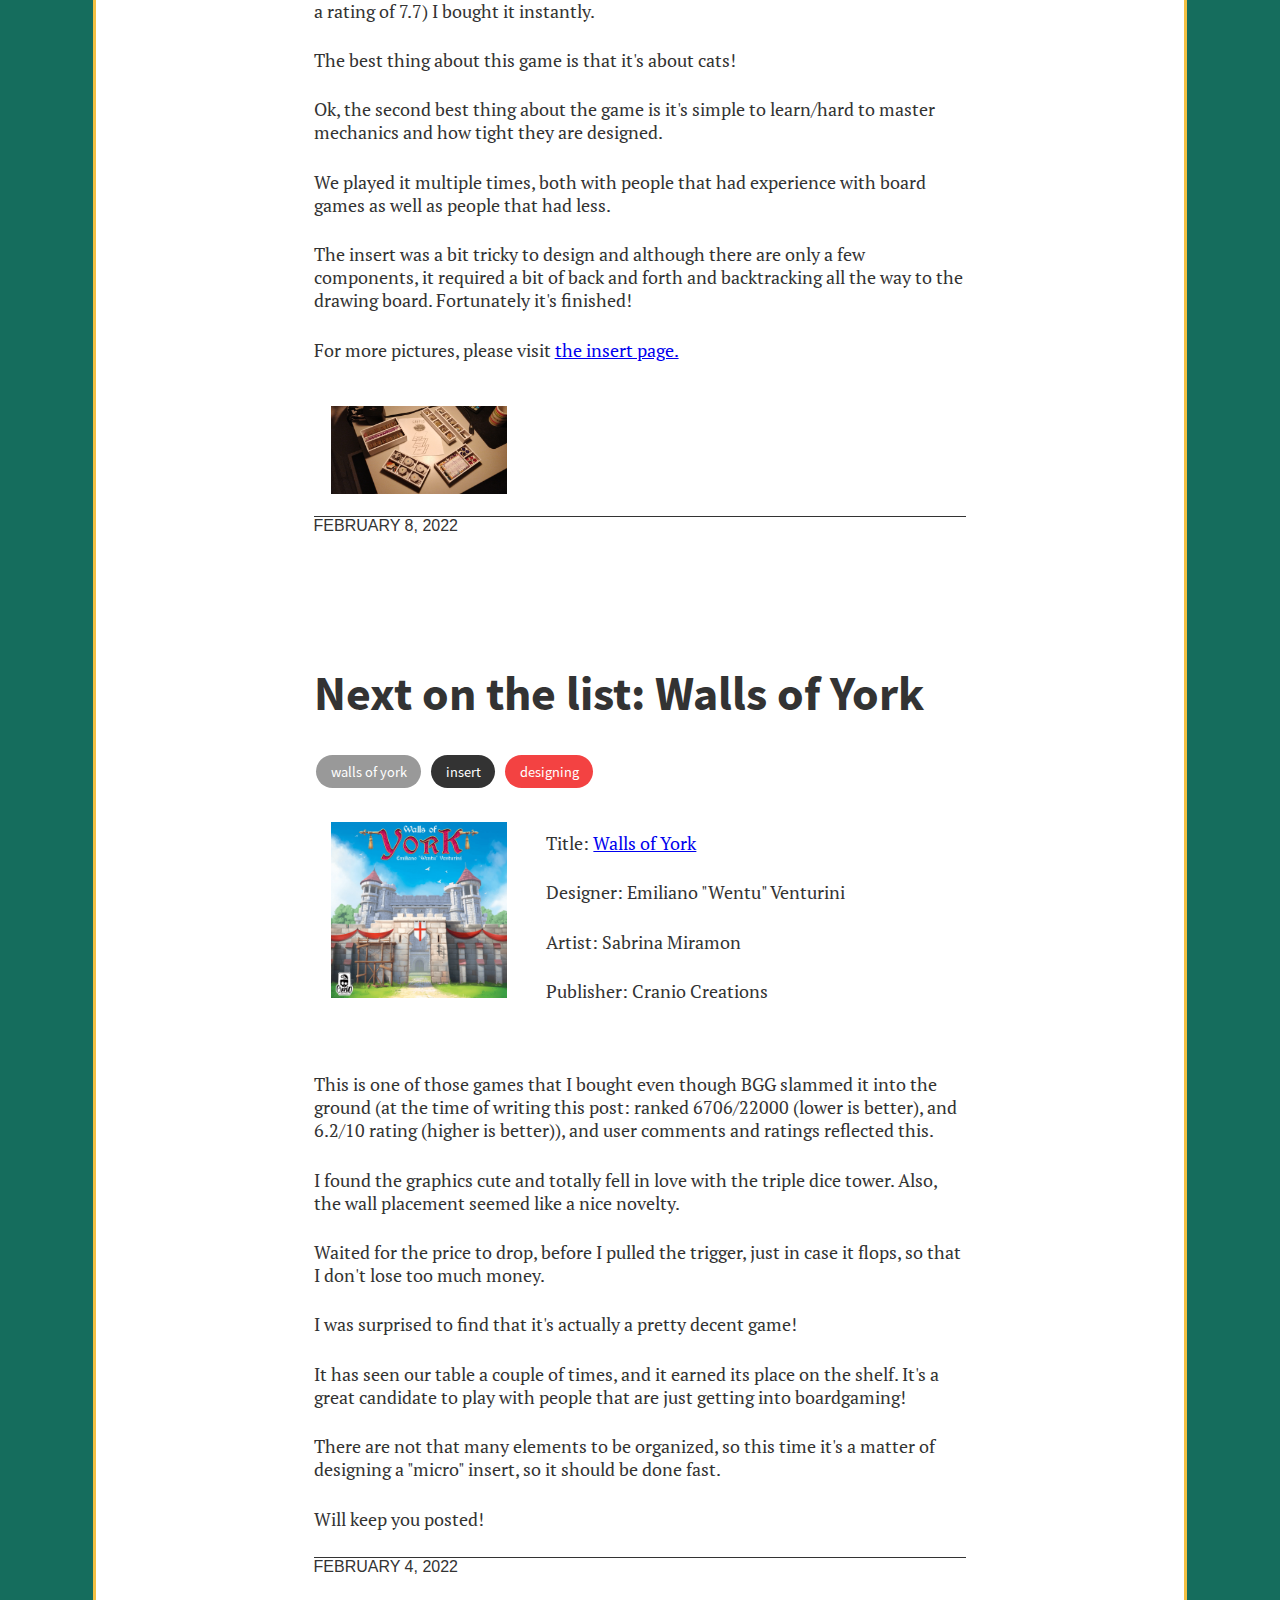
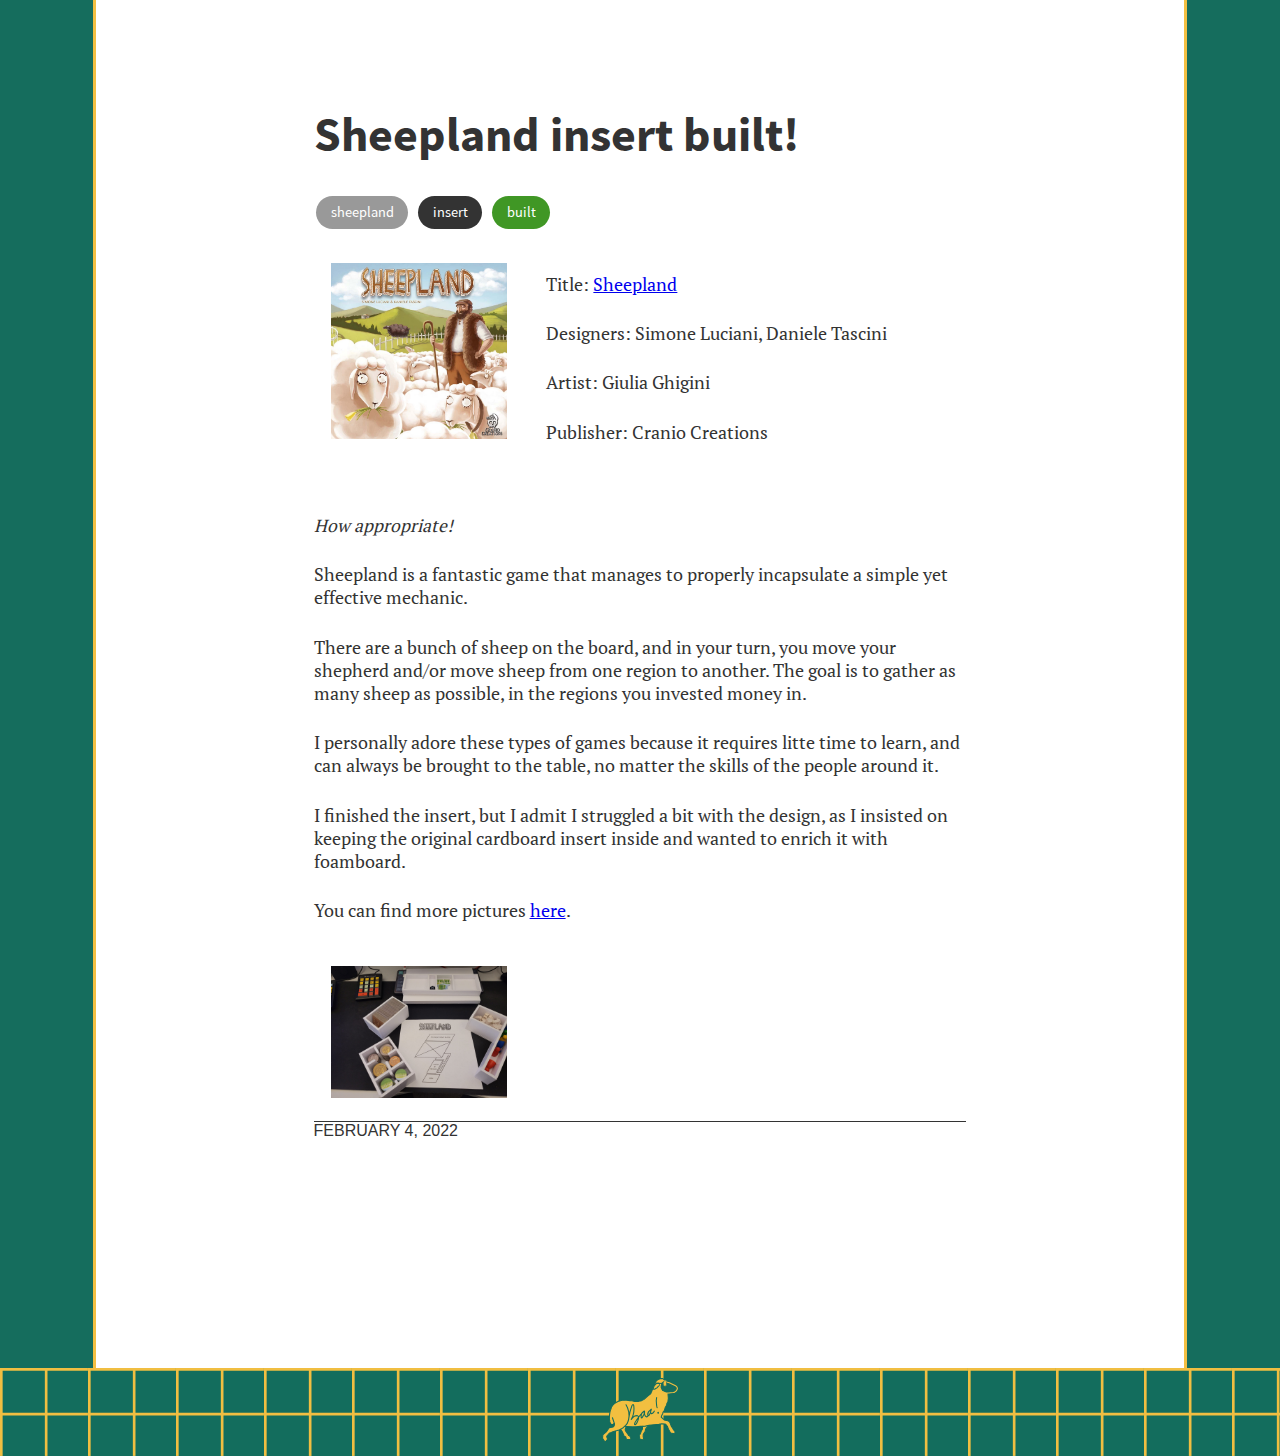
==== commit f164722b: "Added insert pages for sheepland and calico" ====
--- a/index.html
+++ b/index.html
@@ -23,10 +23,10 @@
                 <img id="logoText" src="static/images/header_logo_text.svg" height="64px">
             </div>
             <div id="navbar">
-                <div class="navbar_option">Home</div>
-                <div class="navbar_option">Inserts</div>
-                <div class="navbar_option">How-to</div>
-                <div class="navbar_option">About</div>
+                <a href="/index.html"><div class="navbar_option">Home</div></a>
+                <a href="/index.html"><div class="navbar_option">Inserts</div></a>
+                <a href="/index.html"><div class="navbar_option">How-to</div></a>
+                <a href="/index.html"><div class="navbar_option">About</div></a>
             </div>
         </div>
 
@@ -49,6 +49,39 @@
                     
                 </div>
                 <div class="footer">FEBRUARY 4, 2022</h1></div>
+            </div>
+
+            <div class="blogPost">
+                <div class="header"><h1>Calico insert built!</h1></div>
+                <div class="tags">
+                    <div class="tag">calico</div>
+                    <div class="tag insert">insert</div>
+                    <div class="tag insert_built">built</div>
+                </div>
+                <div class="content">
+                    <div class="imgContainer">
+                        <img class="zoomable" src="static/images/game_covers/calico.jpg">
+                    </div>
+                    <div class="textContainer">
+                        <p>Title: <a href="https://boardgamegeek.com/boardgame/283155/calico" target="_blank">Calico</a>
+                        </p><p>Designer: Kevin Russ
+                        </p><p>Artist: Beth Sobel
+                        </p><p>Publisher: Flatout Games
+                        </p>
+                    </div>
+                    <p><i>Meow!</i></p>
+                    <p>The artwork of Calico totally got me hooked and after finding out that it has a fantastic ranking on BGG (at the time of writing this post, it was ranked 175, with a rating of 7.7) I bought it instantly.</p>
+                    <p>The best thing about this game is that it's about cats!</p>
+                    <p>Ok, the second best thing about the game is it's simple to learn/hard to master mechanics and how tight they are designed.</p>
+                    <p>We played it multiple times, both with people that had experience with board games as well as people that had less.</p>
+                    <p>The insert was a bit tricky to design and although there are only a few components, it required a bit of back and forth and backtracking all the way to the drawing board. Fortunately it's finished!</p>
+                    <p>For more pictures, please visit <a href="/insert_calico.html">the insert page.</a></p>
+                    <div class="imgContainer centered">
+                        <img class="zoomable" src="static/images/inserts/calico/1.jpg">
+                    </div>
+                    
+                </div>
+                <div class="footer">FEBRUARY 8, 2022</h1></div>
             </div>
 
             <div class="blogPost">
@@ -103,8 +136,13 @@
                     <p>There are a bunch of sheep on the board, and in your turn, you move your shepherd and/or move sheep from one region to another. The goal is to gather as many sheep as possible, in the regions you invested money in.</p>
                     <p>I personally adore these types of games because it requires litte time to learn, and can always be brought to the table, no matter the skills of the people around it.
                 </p><p>I finished the insert, but I admit I struggled a bit with the design, as I insisted on keeping the original cardboard insert inside and wanted to enrich it with foamboard.
-                </p><p>You can find a bunch more pictures, resources and downloadable ready to cut PDF templates, <a href="#">here</a>.
+                </p><p>You can find more pictures <a href="/insert_sheepland.html">here</a>.
                     </p>
+
+                    <div class="imgContainer centered">
+                        <img class="zoomable" src="static/images/inserts/sheepland/1.jpg">
+                    </div>
+
                 </div>
                 <div class="footer">FEBRUARY 4, 2022</h1></div>
             </div>
--- a/static/css/index.css
+++ b/static/css/index.css
@@ -83,7 +83,7 @@
 }
 
 div#navbar div.navbar_option {
-    
+    color:#333;
     padding:10px 20px;
     display: inline-block;
 }
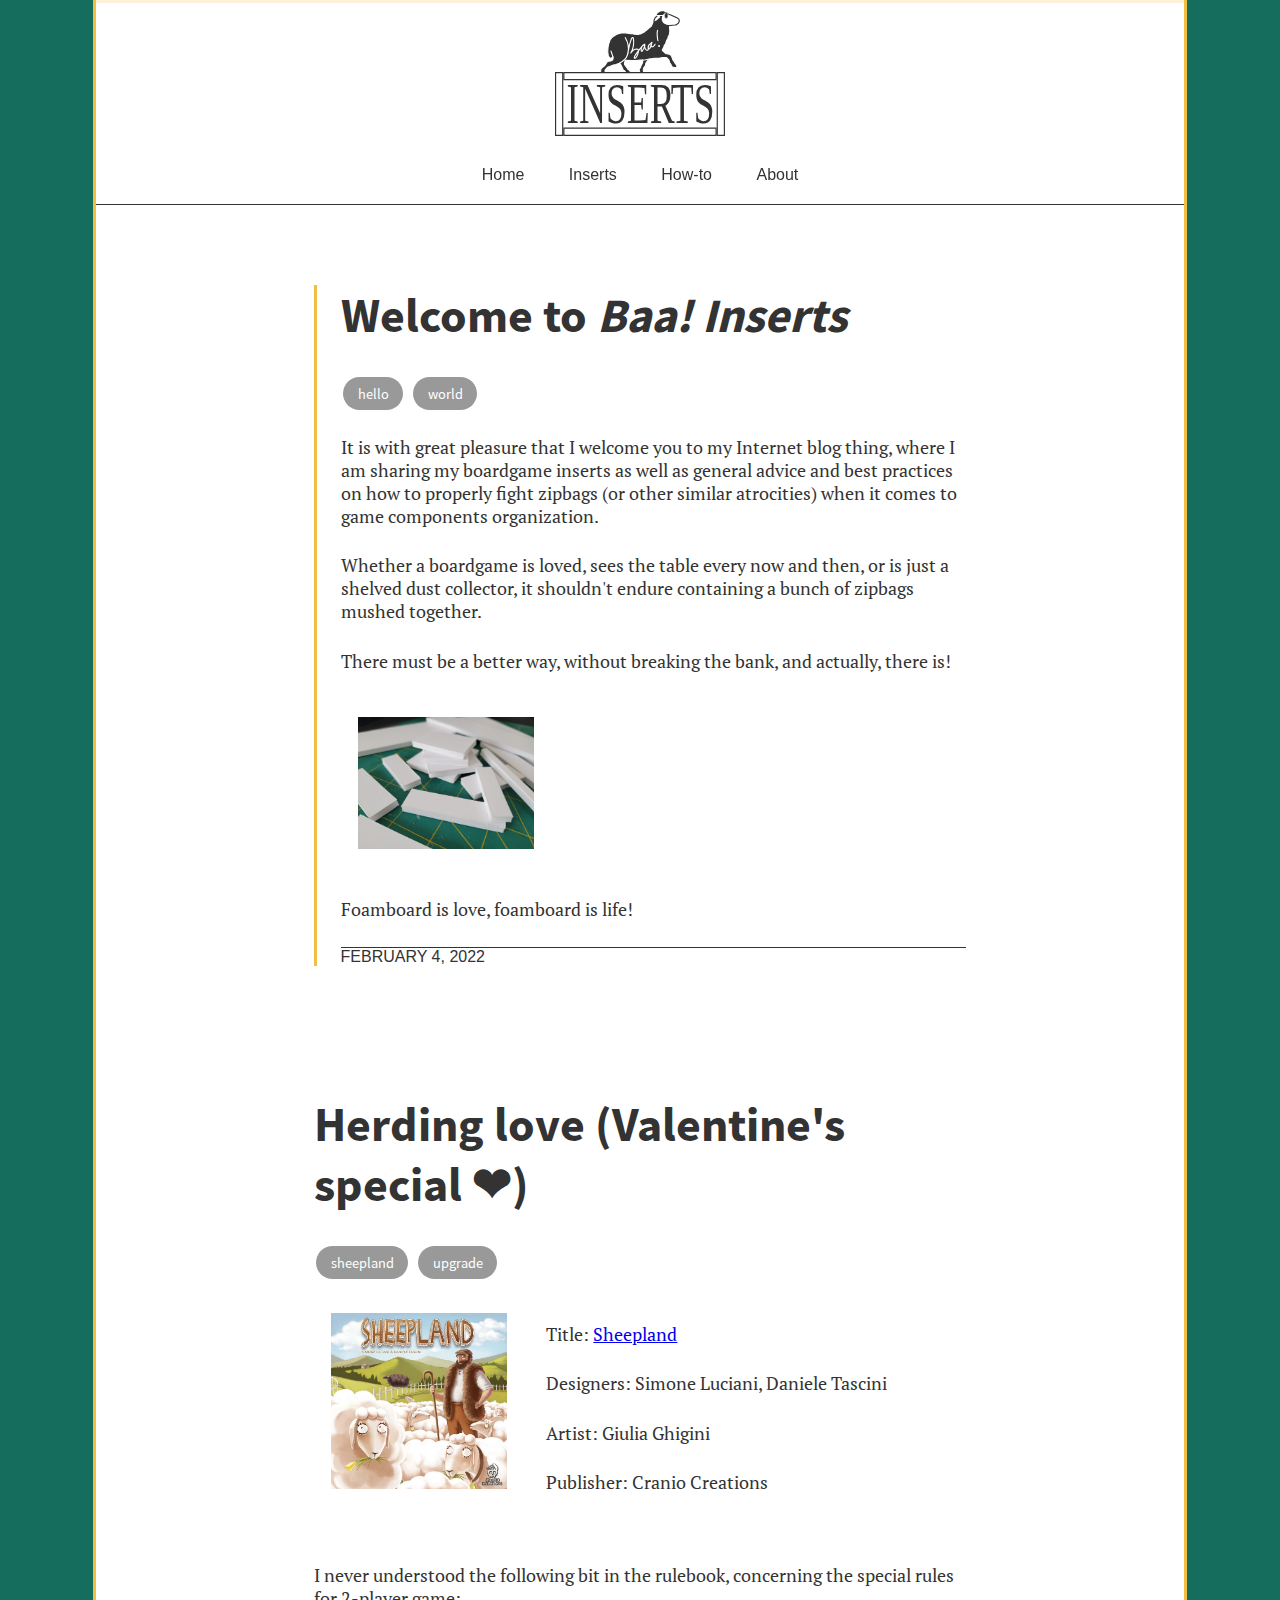
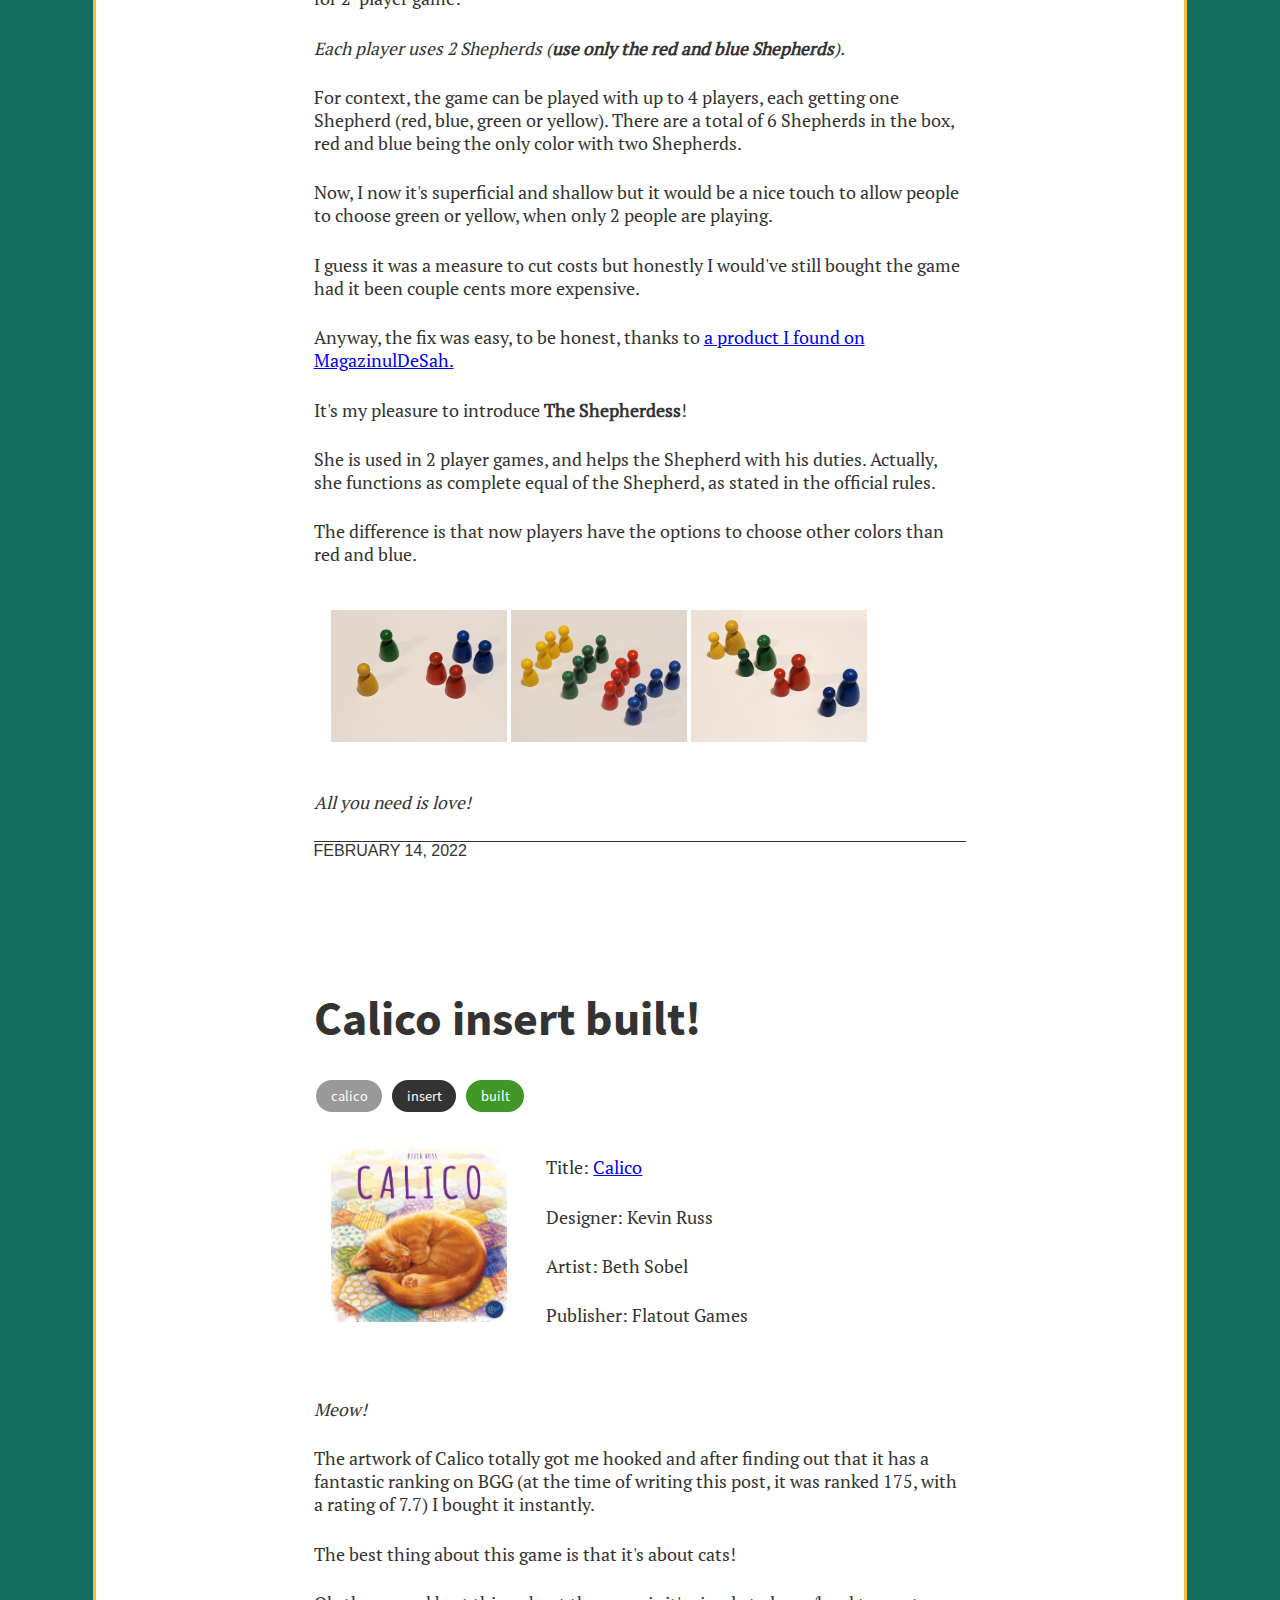
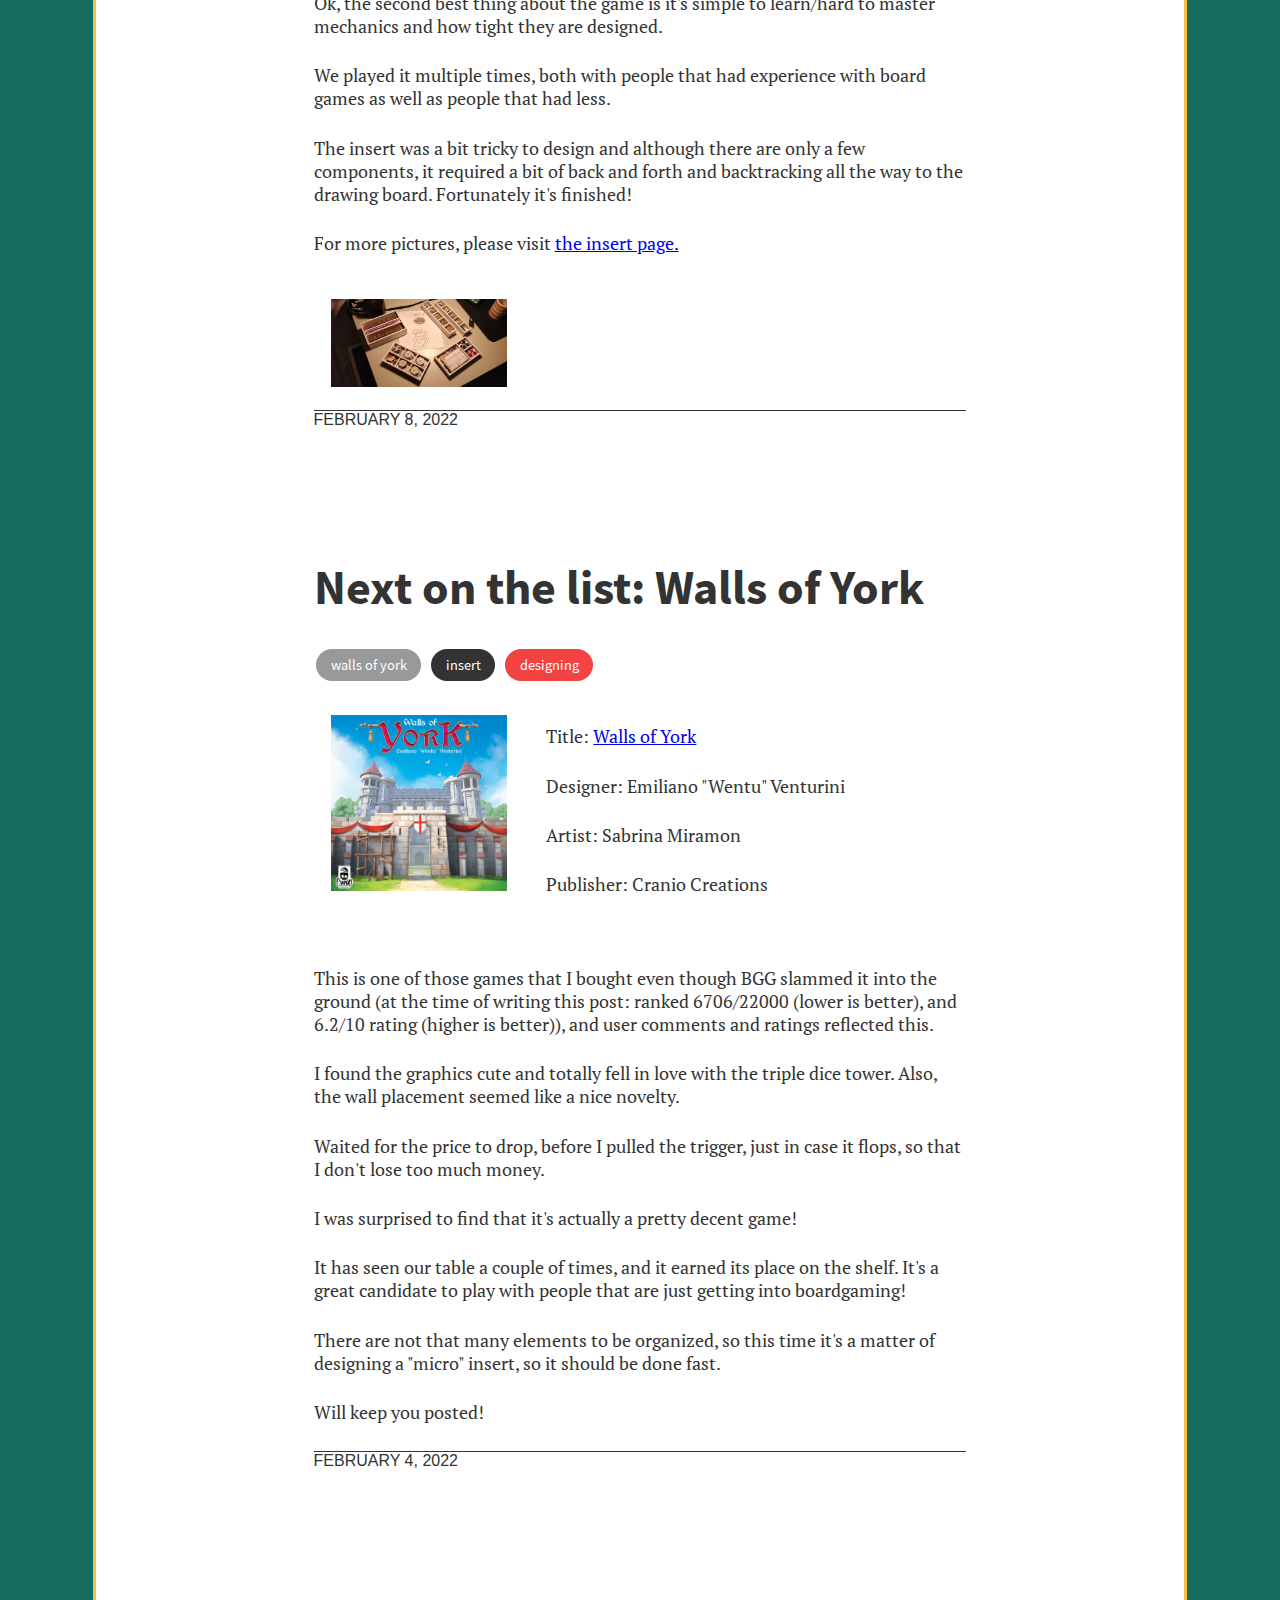
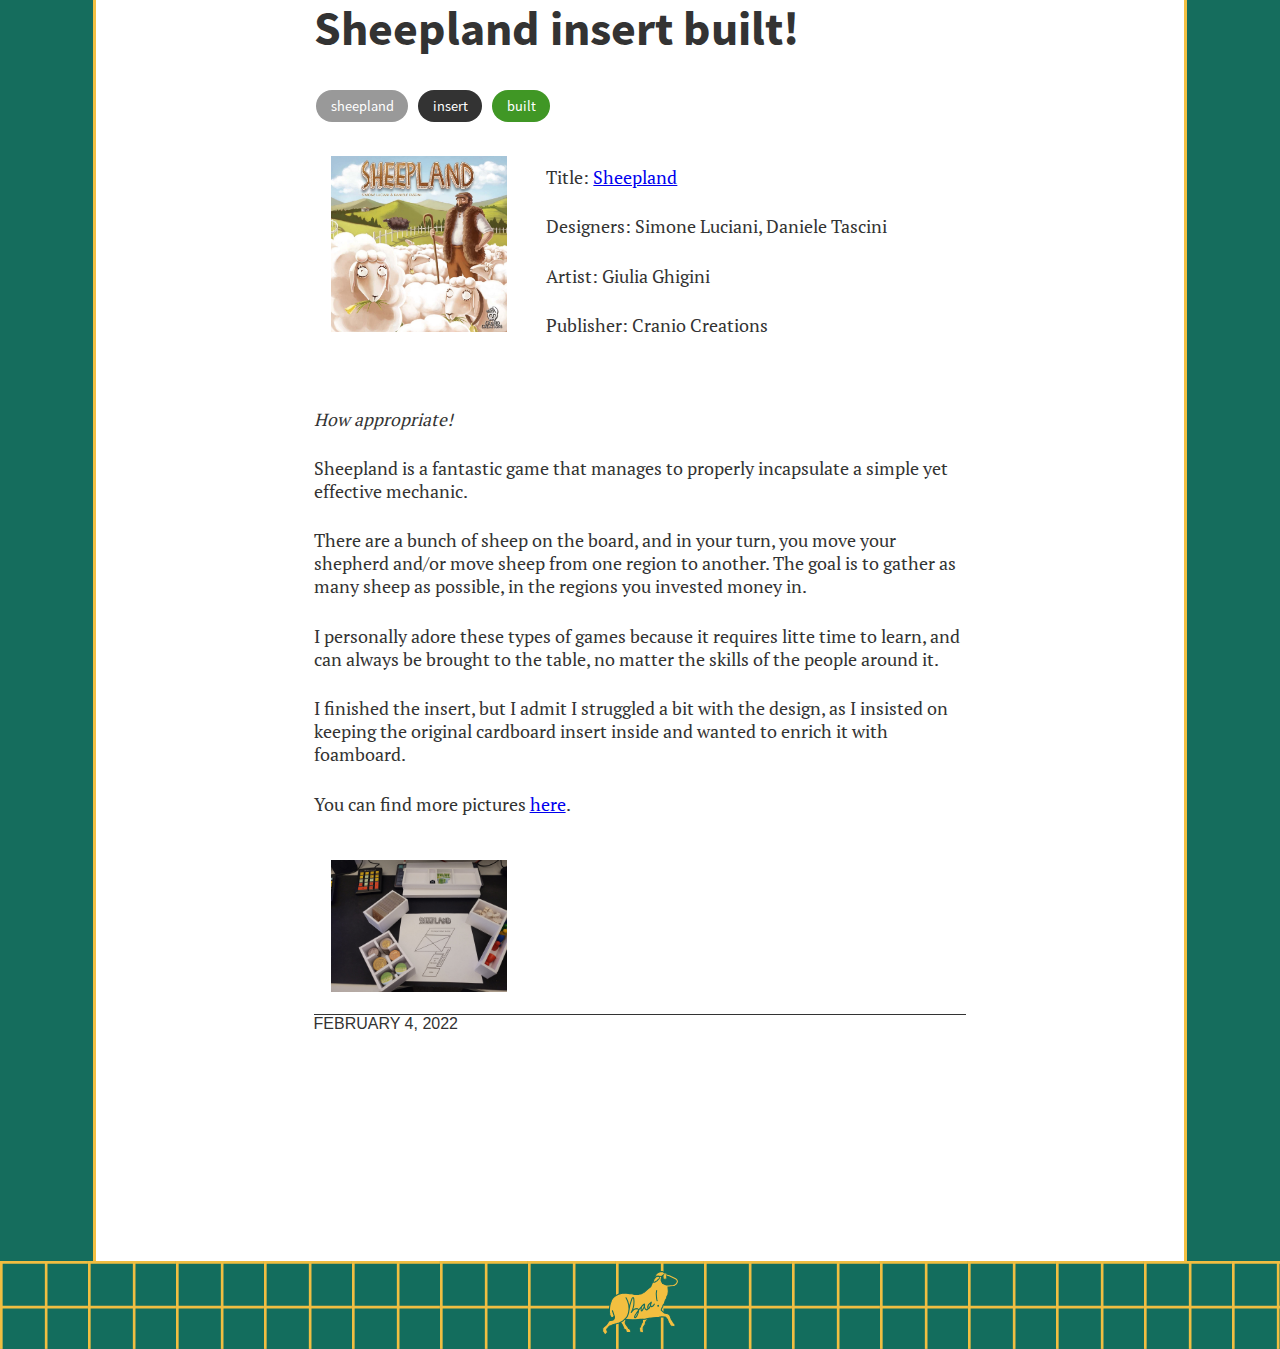
==== commit 1fac0f91: "Added the Valentine's special blog post" ====
--- a/index.html
+++ b/index.html
@@ -52,6 +52,44 @@
             </div>
 
             <div class="blogPost">
+                <div class="header"><h1>Herding love (Valentine's special ❤)</h1></div>
+                <div class="tags">
+                    <div class="tag">sheepland</div>
+                    <div class="tag">upgrade</div>
+                </div>
+                <div class="content">
+                    <div class="imgContainer">
+                        <img class="zoomable" src="static/images/game_covers/sheepland.jpg">
+                    </div>
+                    <div class="textContainer">
+                        <p>Title: <a href="https://boardgamegeek.com/boardgame/123576/sheepland" target="_blank">Sheepland</a>
+                        </p><p>Designers: Simone Luciani, Daniele Tascini
+                        </p><p>Artist: Giulia Ghigini
+                        </p><p>Publisher: Cranio Creations
+                        </p>
+                    </div>
+
+                    <p>I never understood the following bit in the rulebook, concerning the special rules for 2-player game:</p>
+                    <p><i>Each player uses 2 Shepherds (<b>use only the red and blue Shepherds</b>).</i></p>
+                    <p>For context, the game can be played with up to 4 players, each getting one Shepherd (red, blue, green or yellow). There are a total of 6 Shepherds in the box, red and blue being the only color with two Shepherds.</p>
+                    <p>Now, I now it's superficial and shallow but it would be a nice touch to allow people to choose green or yellow, when only 2 people are playing.</p>
+                    <p>I guess it was a measure to cut costs but honestly I would've still bought the game had it been couple cents more expensive.</p>
+                    <p>Anyway, the fix was easy, to be honest, thanks to <a target="_blank" href="https://www.magazinuldesah.ro/accesorii-table-backgammon/https-www-magazinuldesah-ro-pioni-pentru-jocuri-set-4-bucati-galben-html.html">a product I found on MagazinulDeSah.</a></p>
+                    <p>It's my pleasure to introduce <b>The Shepherdess</b>!</p>
+                    <p>She is used in 2 player games, and helps the Shepherd with his duties. Actually, she functions as complete equal of the Shepherd, as stated in the official rules.</p>
+                    <p>The difference is that now players have the options to choose other colors than red and blue.</p>
+                    <div class="imgContainer centered">
+                        <img class="zoomable" src="static/images/photographs/sheepland_meeples_1.jpeg">
+                        <img class="zoomable" src="static/images/photographs/sheepland_meeples_2.jpeg">
+                        <img class="zoomable" src="static/images/photographs/sheepland_meeples_3.jpeg">
+                    </div>
+                    <p><i>All you need is love!</i></p>
+
+                </div>
+                <div class="footer">FEBRUARY 14, 2022</h1></div>
+            </div>
+
+            <div class="blogPost">
                 <div class="header"><h1>Calico insert built!</h1></div>
                 <div class="tags">
                     <div class="tag">calico</div>
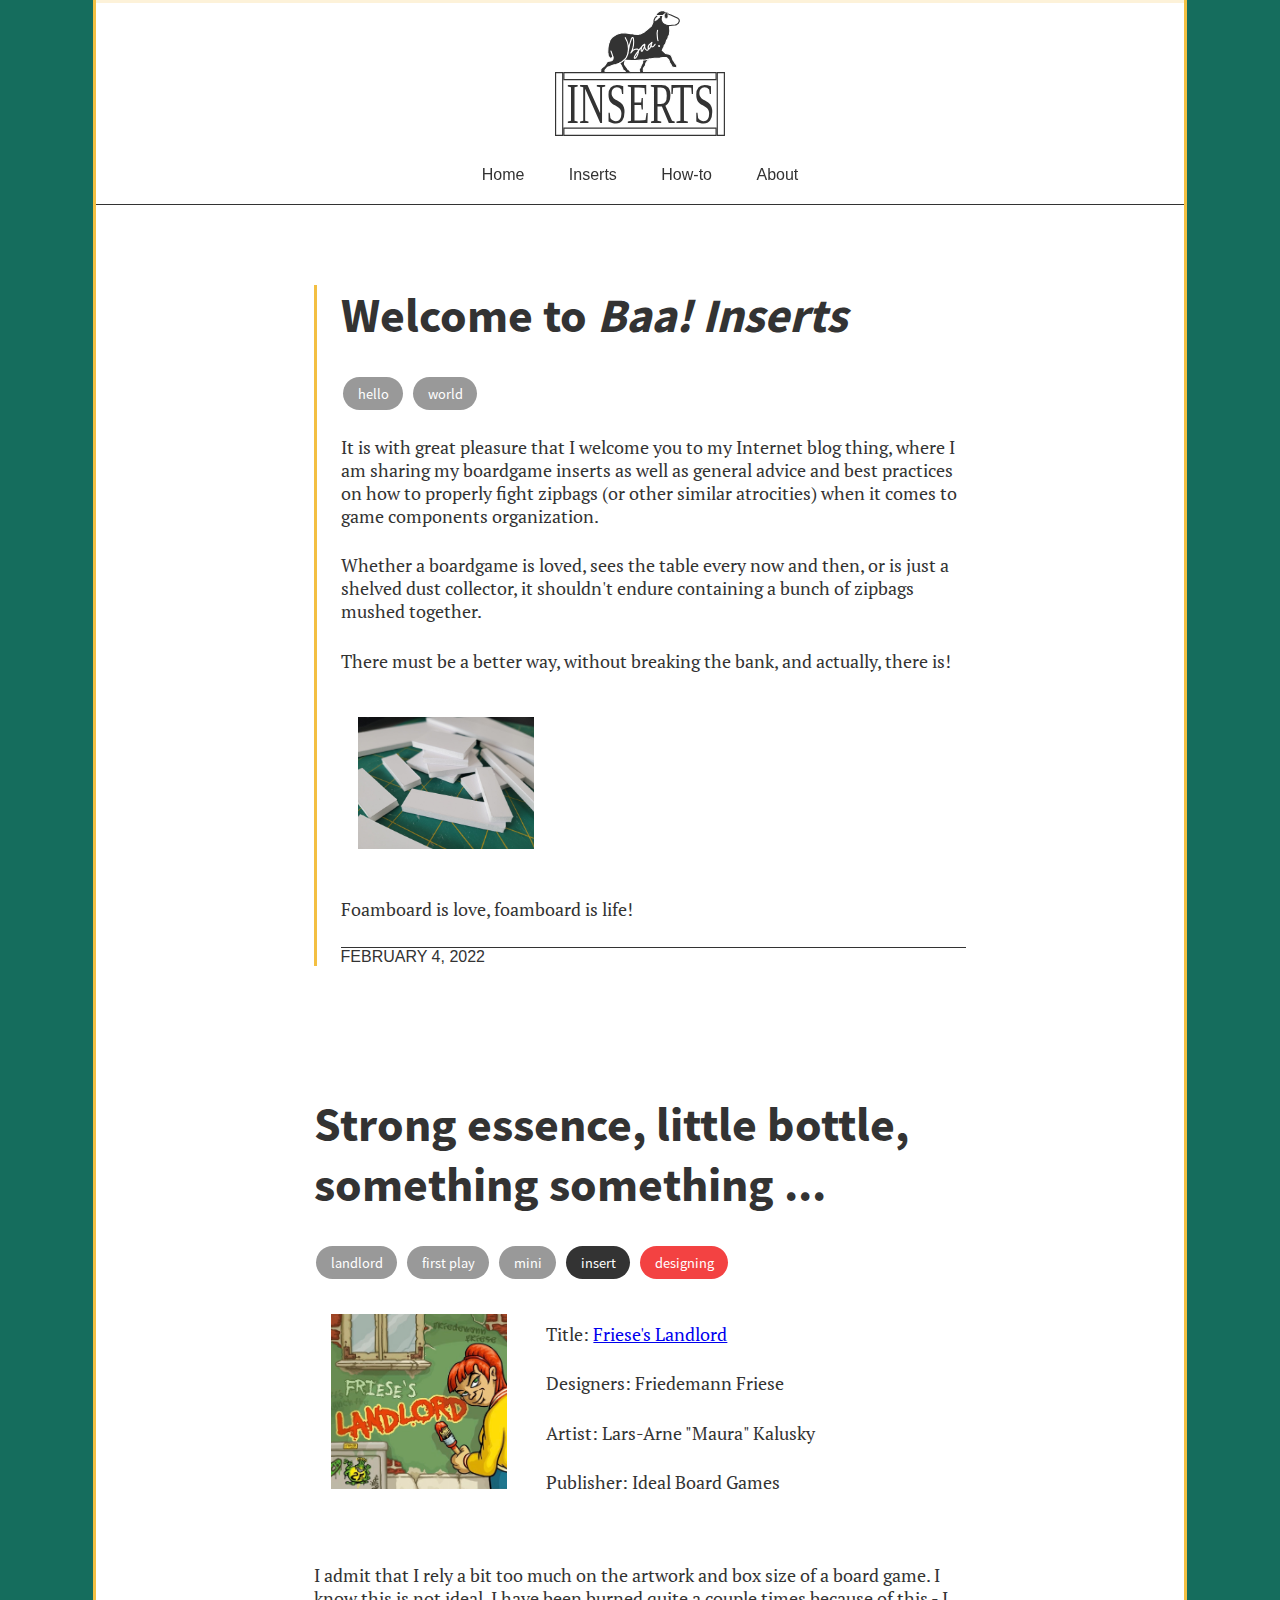
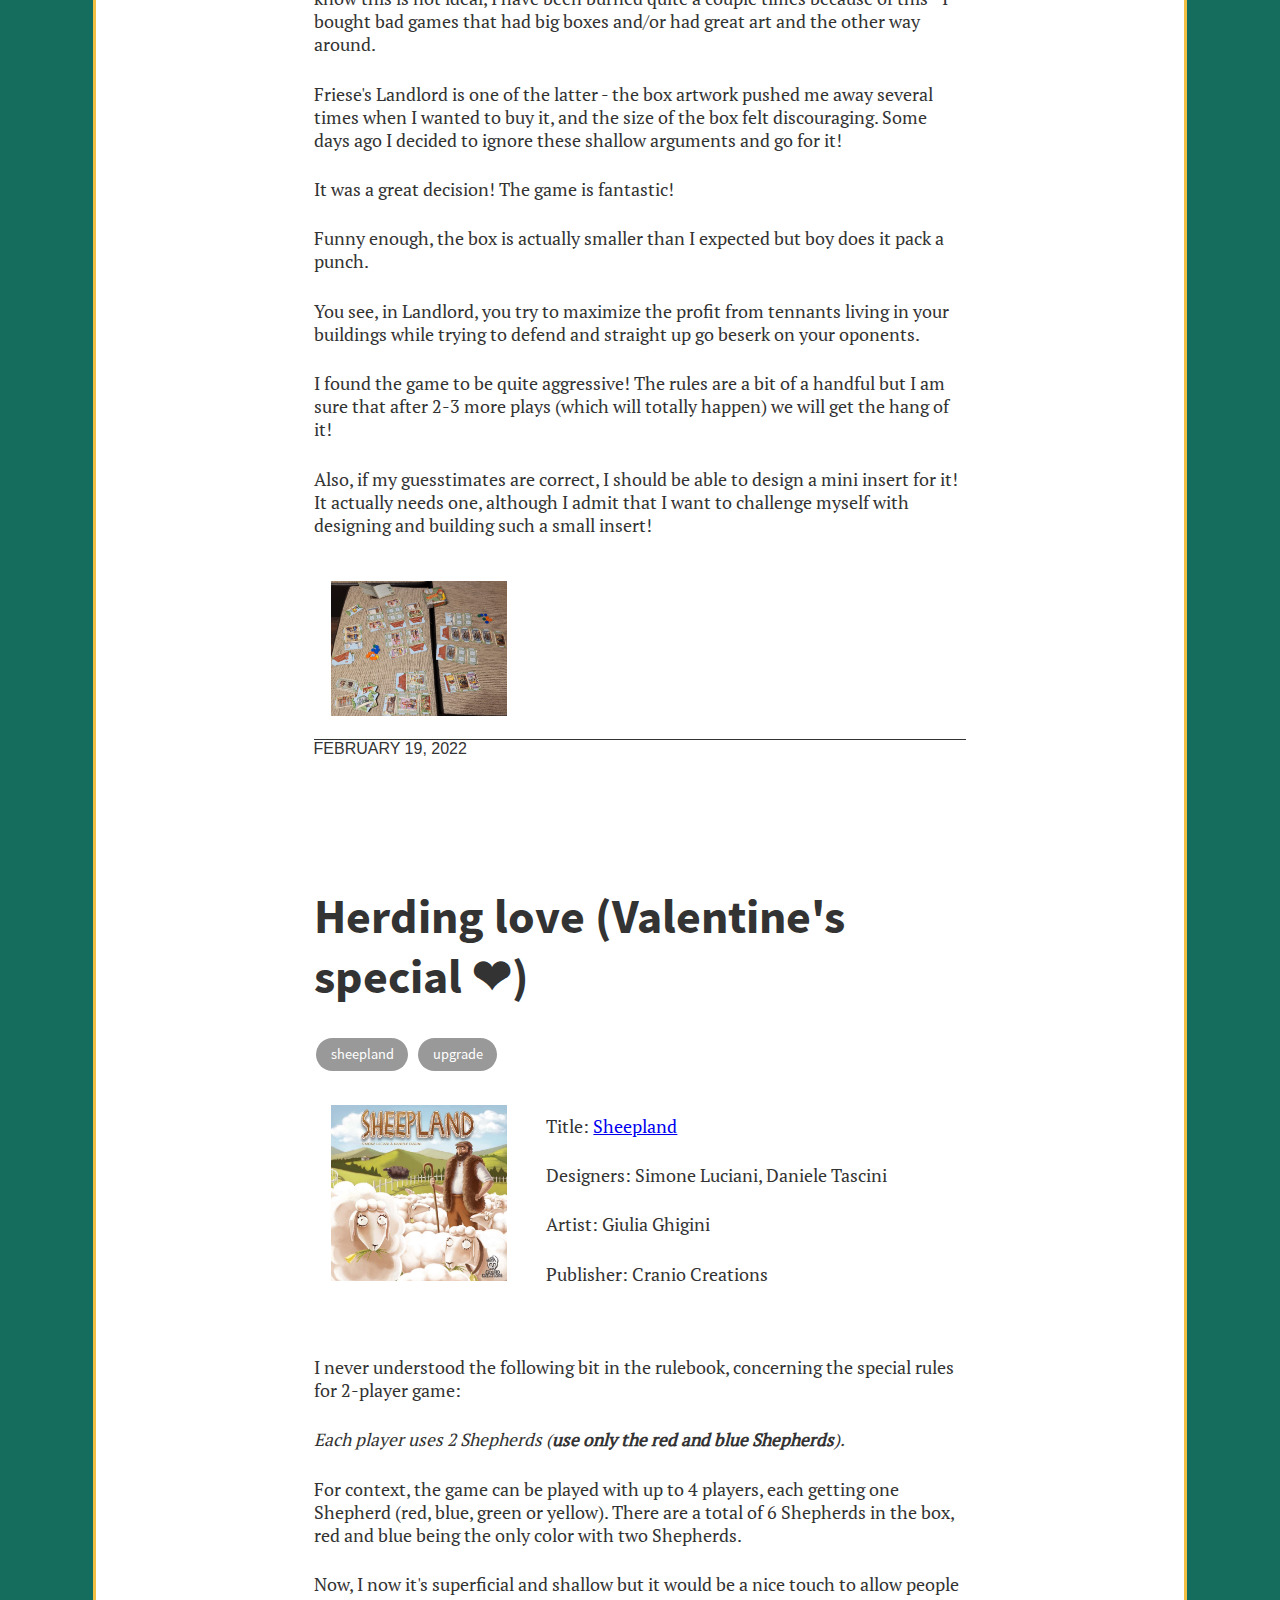
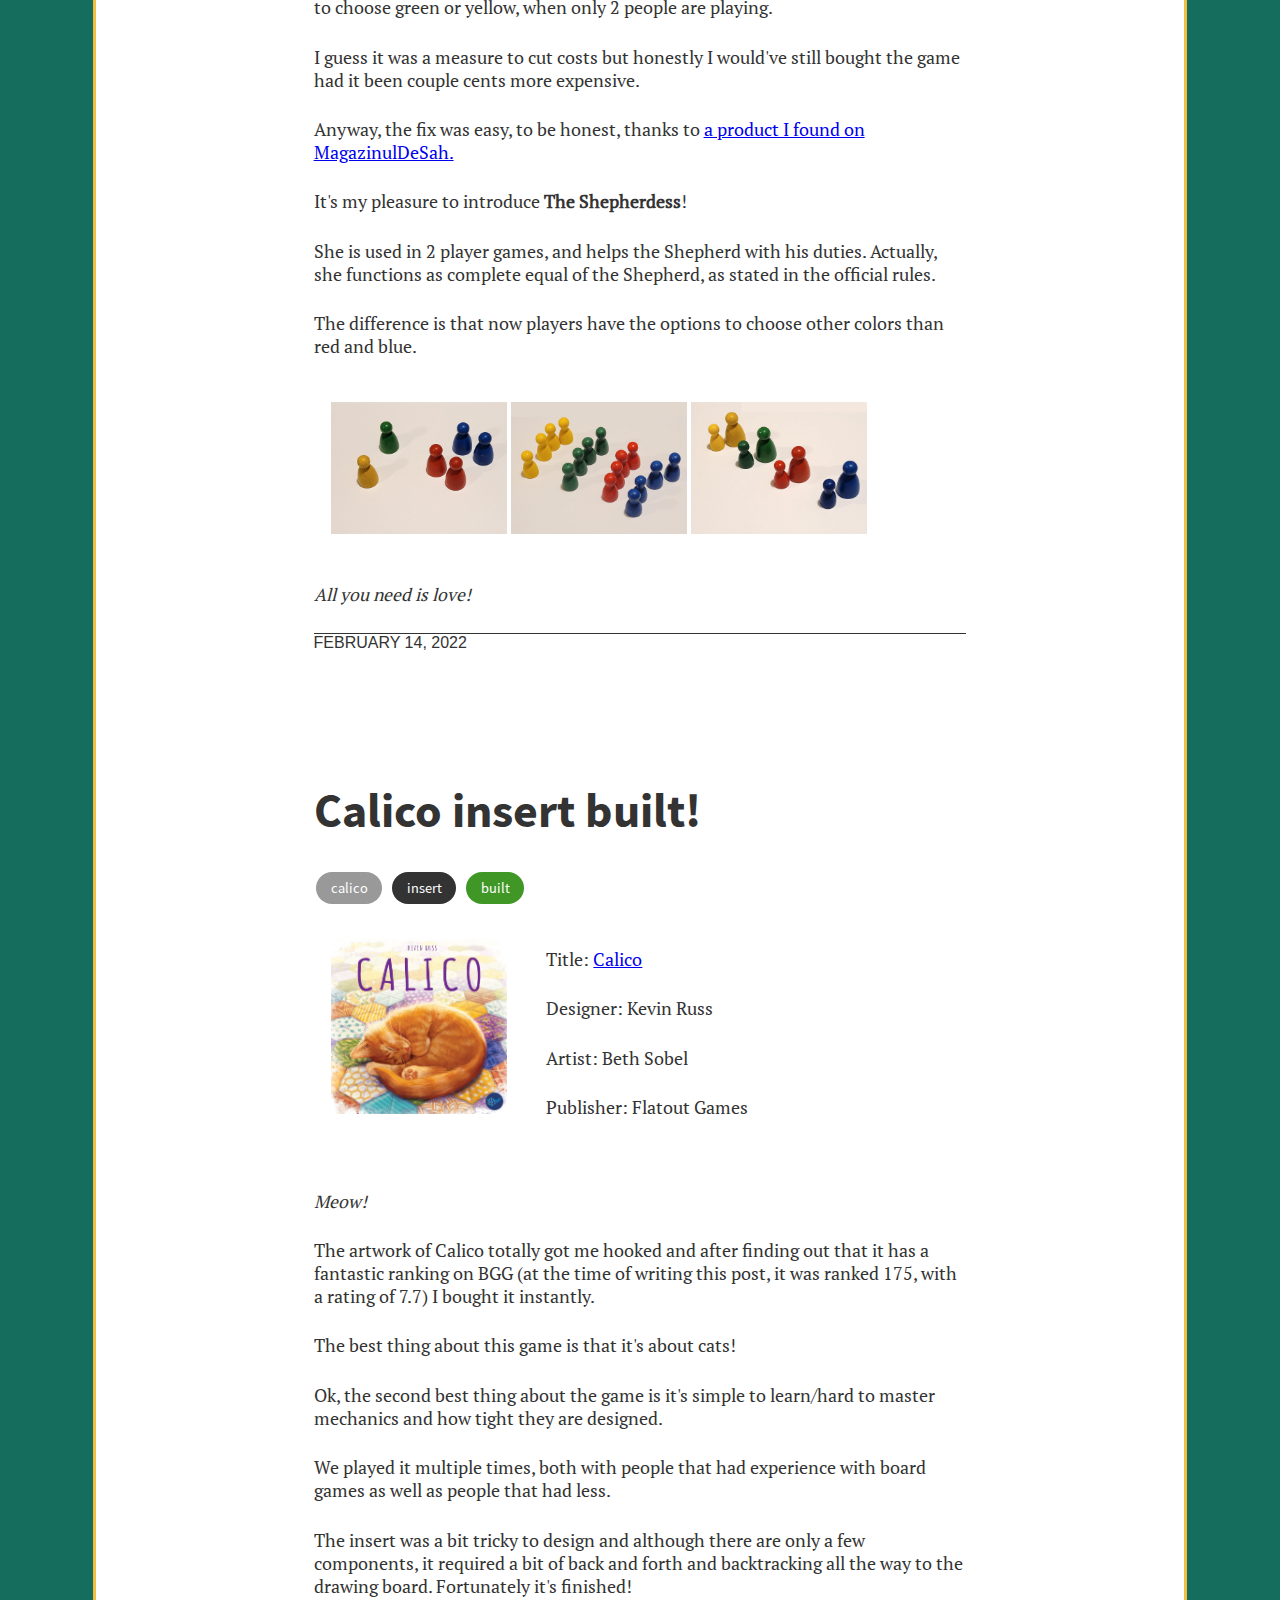
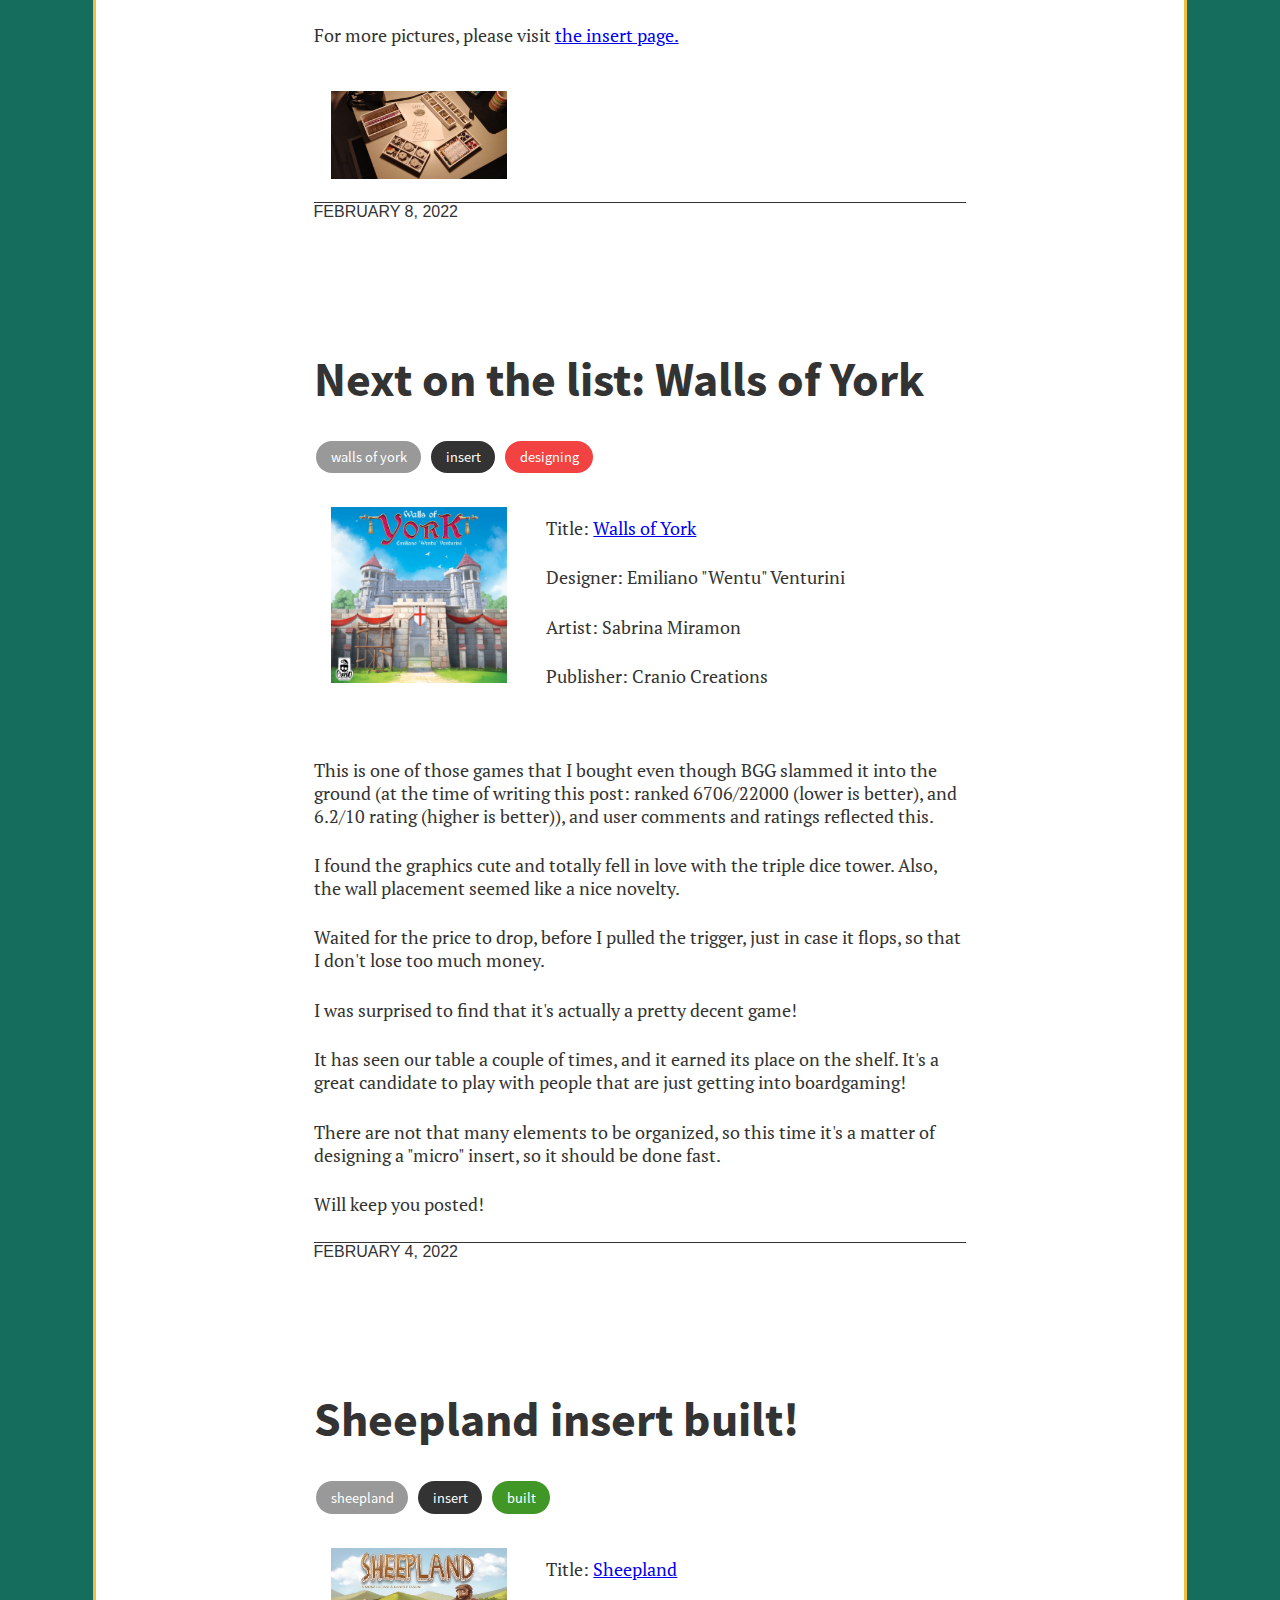
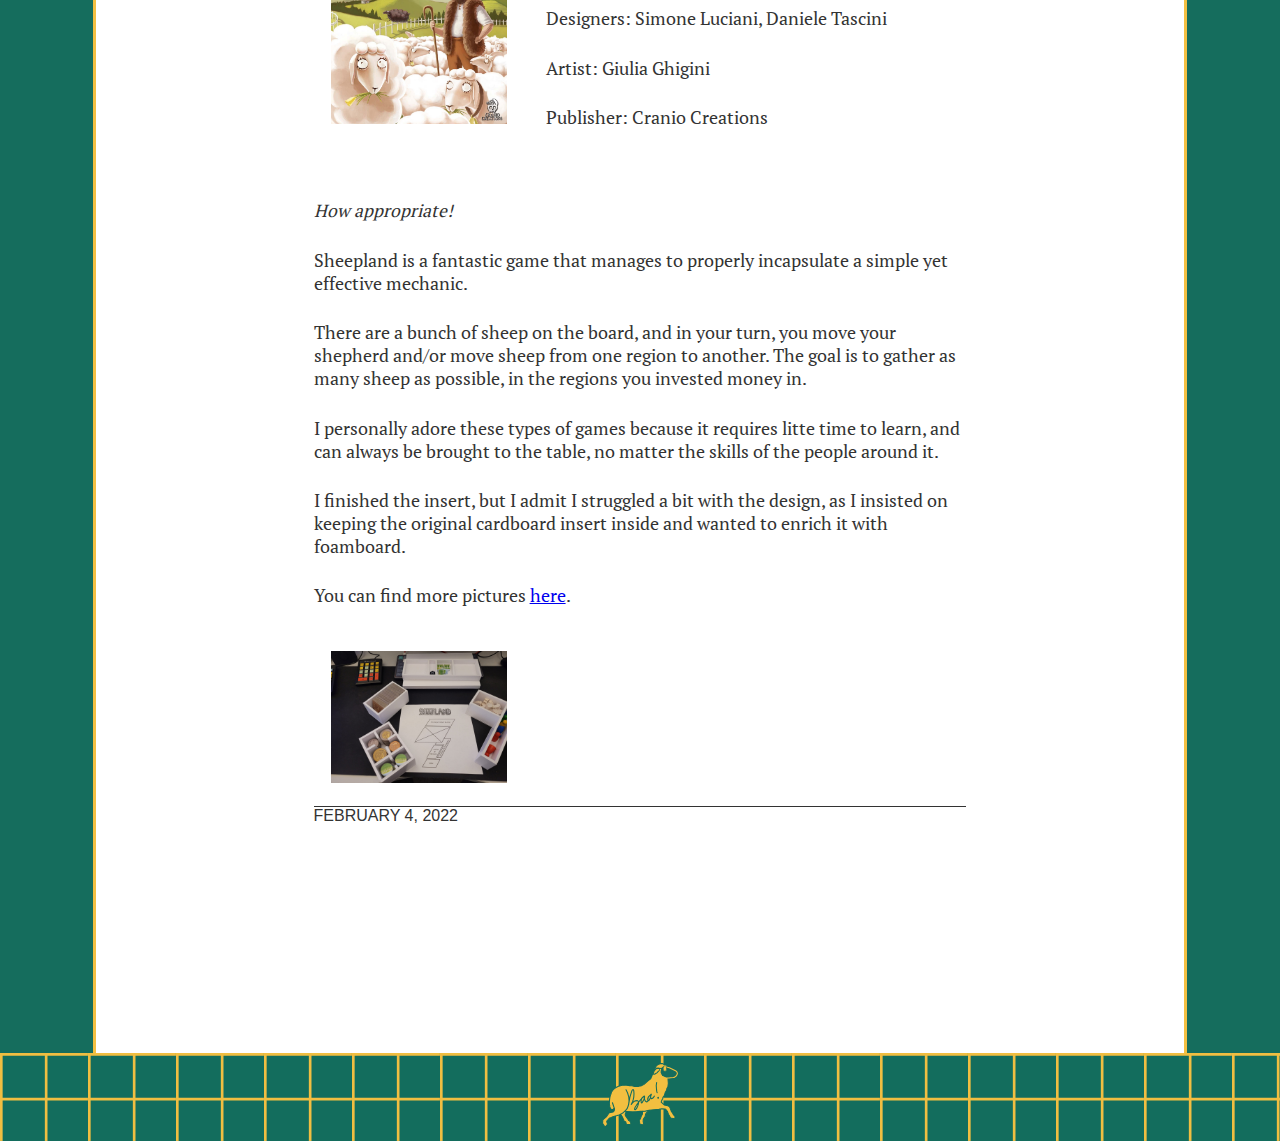
==== commit e9c7d5c4: "Added blog post for Landlord" ====
--- a/index.html
+++ b/index.html
@@ -49,6 +49,42 @@
                     
                 </div>
                 <div class="footer">FEBRUARY 4, 2022</h1></div>
+            </div>
+
+            <div id="landlord_strong_essence_little_bottle_something_something" class="blogPost">
+                <div class="header"><h1>Strong essence, little bottle, something something ...</h1></div>
+                <div class="tags">
+                    <div class="tag">landlord</div>
+                    <div class="tag">first play</div>
+                    <div class="tag">mini</div>
+                    <div class="tag insert">insert</div>
+                    <div class="tag insert_designing">designing</div>
+                </div>
+                <div class="content">
+                    <div class="imgContainer">
+                        <img class="zoomable" src="static/images/game_covers/landlord.jpg">
+                    </div>
+                    <div class="textContainer">
+                        <p>Title: <a href="https://boardgamegeek.com/boardgame/123576/sheepland" target="_blank">Friese's Landlord</a>
+                        </p><p>Designers: Friedemann Friese
+                        </p><p>Artist: Lars-Arne "Maura" Kalusky
+                        </p><p>Publisher: Ideal Board Games
+                        </p>
+                    </div>
+
+                    <p>I admit that I rely a bit too much on the artwork and box size of a board game. I know this is not ideal, I have been burned quite a couple times because of this - I bought bad games that had big boxes and/or had great art and the other way around.</p>
+                    <p>Friese's Landlord is one of the latter - the box artwork pushed me away several times when I wanted to buy it, and the size of the box felt discouraging. Some days ago I decided to ignore these shallow arguments and go for it!</p>
+                    <p>It was a great decision! The game is fantastic!</p>
+                    <p>Funny enough, the box is actually smaller than I expected but boy does it pack a punch.</p>
+                    <p>You see, in Landlord, you try to maximize the profit from tennants living in your buildings while trying to defend and straight up go beserk on your oponents.</p>
+                    <p>I found the game to be quite aggressive! The rules are a bit of a handful but I am sure that after 2-3 more plays (which will totally happen) we will get the hang of it!</p>
+                    <p>Also, if my guesstimates are correct, I should be able to design a mini insert for it! It actually needs one, although I admit that I want to challenge myself with designing and building such a small insert!</p>
+                    <div class="imgContainer centered">
+                        <img class="zoomable" src="static/images/photographs/landlord_first_play.jpg">
+                    </div>
+
+                </div>
+                <div class="footer">FEBRUARY 19, 2022</h1></div>
             </div>
 
             <div class="blogPost">
